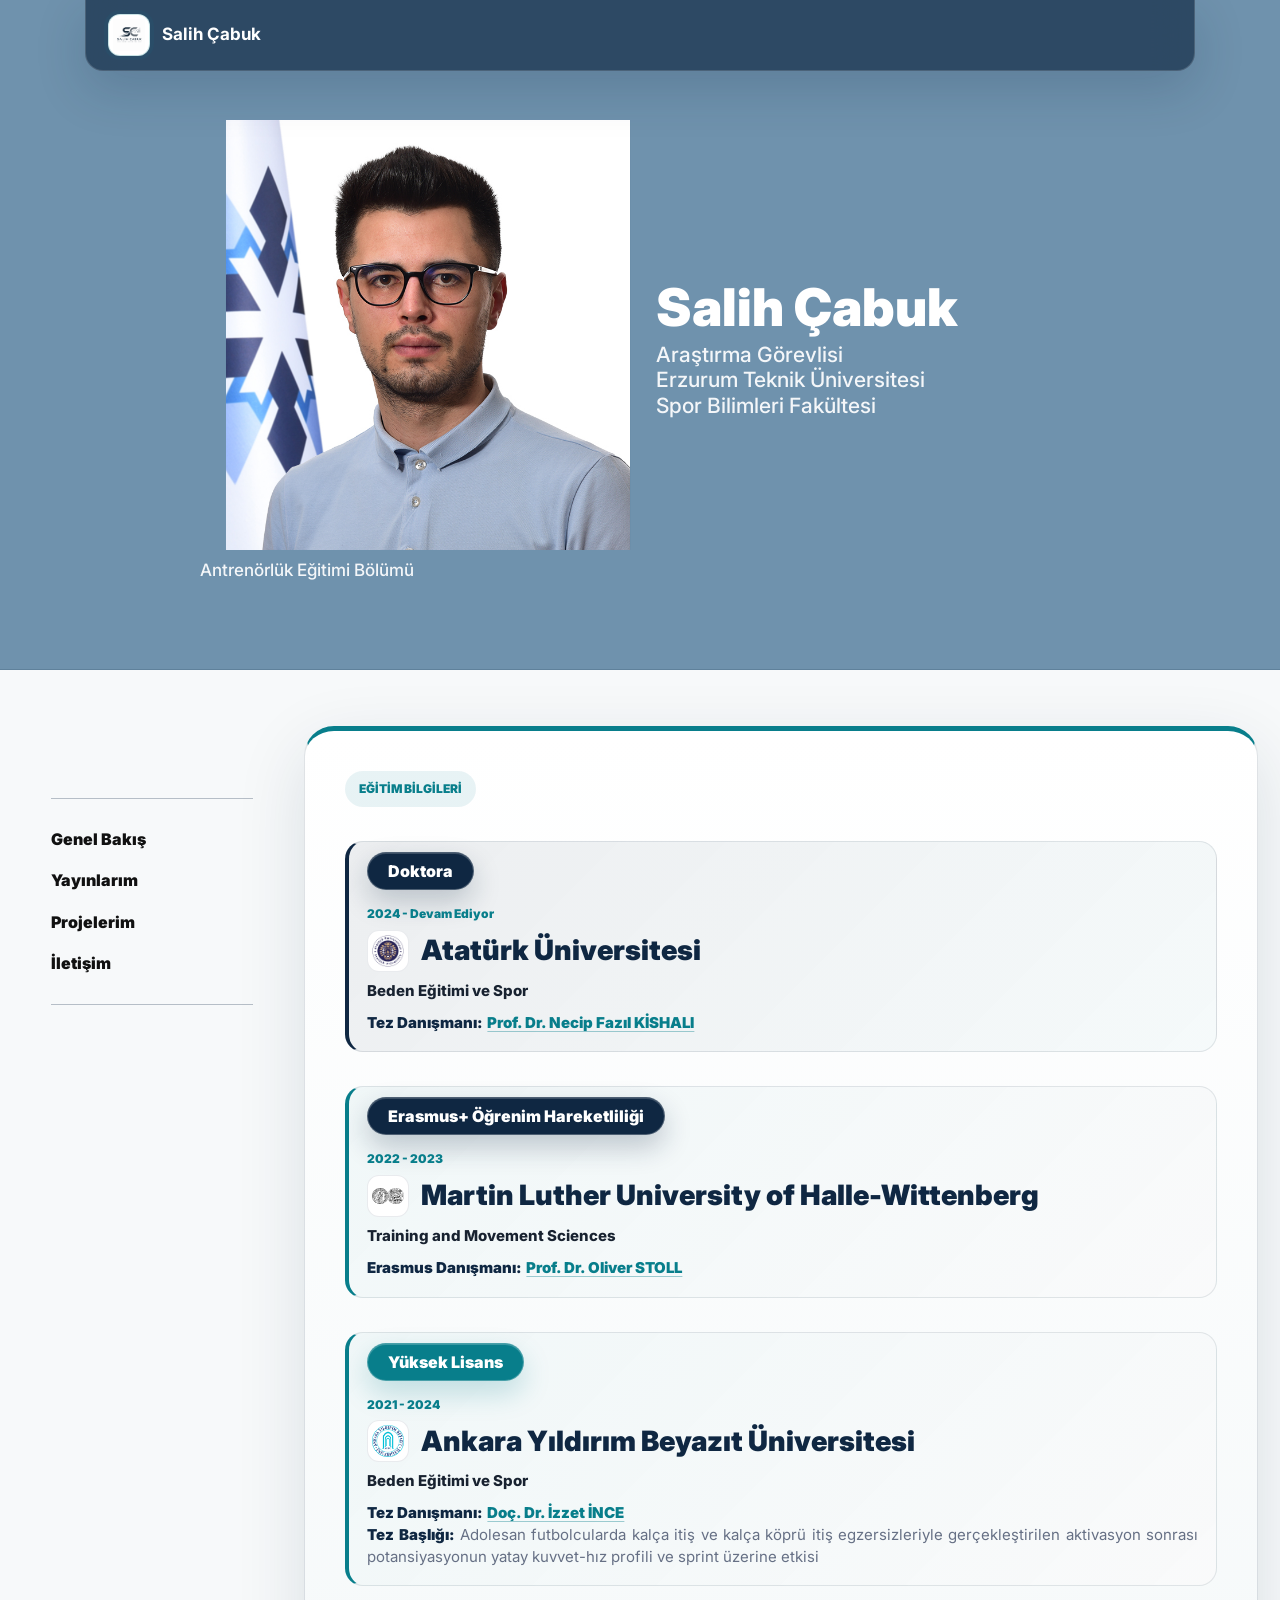
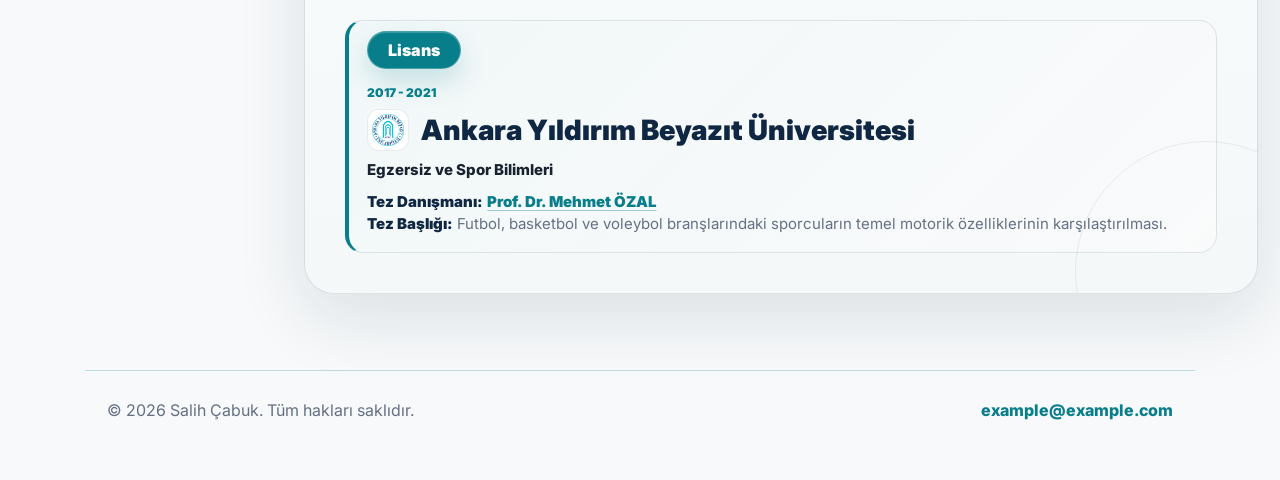
==== index.html @ 7ca4a177 "Add files via upload" ====
<!doctype html>
<html lang="tr">
  <head>
    <meta charset="utf-8" />
    <meta name="viewport" content="width=device-width, initial-scale=1" />
    <title>Salih Çabuk | Akademik Web Sitesi</title>
    <meta
      name="description"
      content="Salih Çabuk'un akademik çalışmaları, yayınları, araştırma alanları ve spor bilimleri kaynakları."
    />
    <link rel="preconnect" href="https://fonts.googleapis.com" />
    <link rel="preconnect" href="https://fonts.gstatic.com" crossorigin />
    <link
      href="https://fonts.googleapis.com/css2?family=Inter:wght@400;500;600;700;800&family=Source+Serif+4:wght@600;700&display=swap"
      rel="stylesheet"
    />
    <link rel="stylesheet" href="styles.css" />
  </head>
  <body class="home-page">
    <header class="site-header">
      <a class="brand" href="index.html">
        <span class="brand-photo">
          <img src="logo.png" alt="Salih Çabuk logo" />
        </span>
        <span>
          <strong>Salih Çabuk</strong>
        </span>
      </a>
    </header>

    <main>
      <section class="media-hero" aria-label="Salih Çabuk profil tanıtımı">
        <div class="media-hero-content">
          <figure class="media-photo-block">
            <img class="media-portrait" src="profile.jpg" alt="Salih Çabuk portre fotoğrafı" />
            <figcaption>Antrenörlük Eğitimi Bölümü</figcaption>
          </figure>
          <div class="media-identity">
            <h1>Salih Çabuk</h1>
            <p>Araştırma Görevlisi</p>
            <p>Erzurum Teknik Üniversitesi</p>
            <p>Spor Bilimleri Fakültesi</p>
          </div>
        </div>
      </section>

      <section class="hero education-section">
        <nav class="section-menu" aria-label="Bölüm menüsü">
          <a href="index.html">Genel Bakış</a>
          <a href="publications.html">Yayınlarım</a>
          <a href="research.html">Projelerim</a>
          <a href="mailto:example@example.com">İletişim</a>
        </nav>
        <div class="hero-copy">
          <p class="eyebrow">Eğitim Bilgileri</p>
          <div class="education-list">
            <article class="degree-entry degree-entry-doctorate">
              <em class="degree-badge doctorate-badge">Doktora</em>
              <span>2024 - Devam Ediyor</span>
              <h2>
                <img src="Ataturkuni_logo.png" alt="Atatürk Üniversitesi logosu" />
                Atatürk Üniversitesi
              </h2>
              <p>Beden Eğitimi ve Spor</p>
              <div class="education-note advisor-note">
                <strong>Tez Danışmanı:</strong> <a href="https://avesis.atauni.edu.tr/necip.kishali" target="_blank" rel="noopener">Prof. Dr. Necip Fazıl KİSHALI</a>
              </div>
            </article>
            <article class="degree-entry degree-entry-master">
              <em class="degree-badge erasmus-badge">Erasmus+ Öğrenim Hareketliliği</em>
              <span>2022 - 2023</span>
              <h2>
                <img src="Double_seal_University_of_Halle-Wittenberg.svg" alt="Martin Luther University of Halle-Wittenberg logosu" />
                Martin Luther University of Halle-Wittenberg
              </h2>
              <p>Training and Movement Sciences</p>
              <div class="education-note advisor-note">
                <strong>Erasmus Danışmanı:</strong> <a href="https://www.sport.uni-halle.de/arbeitsbereiche/sportpsychologie/" target="_blank" rel="noopener">Prof. Dr. Oliver STOLL</a>
              </div>
            </article>
            <article class="degree-entry degree-entry-master">
              <em class="degree-badge">Yüksek Lisans</em>
              <span>2021 - 2024</span>
              <h2>
                <img src="Ankara_Yıldırım_Beyazıt_University_logo.svg.png" alt="Ankara Yıldırım Beyazıt Üniversitesi logosu" />
                Ankara Yıldırım Beyazıt Üniversitesi
              </h2>
              <p>Beden Eğitimi ve Spor</p>
              <div class="education-note advisor-note">
                <strong>Tez Danışmanı:</strong> <a href="https://avesis.aybu.edu.tr/iince" target="_blank" rel="noopener">Doç. Dr. İzzet İNCE</a><br />
                <strong>Tez Başlığı:</strong> Adolesan futbolcularda kalça itiş ve kalça köprü itiş egzersizleriyle gerçekleştirilen aktivasyon sonrası potansiyasyonun yatay kuvvet-hız profili ve sprint üzerine etkisi
              </div>
            </article>
            <article class="degree-entry">
              <em class="degree-badge">Lisans</em>
              <span>2017 - 2021</span>
              <h2>
                <img src="Ankara_Yıldırım_Beyazıt_University_logo.svg.png" alt="Ankara Yıldırım Beyazıt Üniversitesi logosu" />
                Ankara Yıldırım Beyazıt Üniversitesi
              </h2>
              <p>Egzersiz ve Spor Bilimleri</p>
              <div class="education-note advisor-note">
                <strong>Tez Danışmanı:</strong> <a href="https://avesis.aybu.edu.tr/mozal" target="_blank" rel="noopener">Prof. Dr. Mehmet ÖZAL</a><br />
                <strong>Tez Başlığı:</strong> Futbol, basketbol ve voleybol branşlarındaki sporcuların temel motorik özelliklerinin karşılaştırılması.
              </div>
            </article>
          </div>
        </div>
      </section>

    </main>

    <footer class="site-footer">
      <p>© <span id="year"></span> Salih Çabuk. Tüm hakları saklıdır.</p>
      <a href="mailto:example@example.com">example@example.com</a>
    </footer>

    <script src="script.js"></script>
  </body>
</html>
---- styles.css ----
:root {
  --bg: #f7f9fa;
  --bg-soft: #eef4f5;
  --panel: #ffffff;
  --panel-strong: #eef7f8;
  --line: rgba(15, 39, 66, 0.13);
  --text: #182230;
  --muted: #667085;
  --navy: #0f2742;
  --teal: #087e8b;
  --teal-soft: #087e8b;
  --green: #34a853;
  --gold: #d9a441;
  --shadow: 0 22px 70px rgba(15, 39, 66, 0.12);
  --max: 1110px;
}

* {
  box-sizing: border-box;
}

body {
  margin: 0;
  padding-top: 76px;
  background:
    linear-gradient(180deg, rgba(15, 39, 66, 0.045), transparent 380px),
    var(--bg);
  color: var(--text);
  font-family: Inter, system-ui, -apple-system, BlinkMacSystemFont, "Segoe UI", sans-serif;
  line-height: 1.65;
}

img {
  max-width: 100%;
}

a {
  color: inherit;
  text-decoration: none;
}

.site-header {
  position: fixed;
  top: 0;
  left: 50%;
  transform: translateX(-50%);
  z-index: 30;
  display: flex;
  align-items: center;
  justify-content: space-between;
  gap: 22px;
  width: min(100%, var(--max));
  margin: 0 auto;
  padding: 14px 22px;
  background: rgba(255, 255, 255, 0.88);
  backdrop-filter: blur(18px);
  border-bottom: 1px solid var(--line);
  border-right: 1px solid rgba(15, 39, 66, 0.08);
  border-left: 1px solid rgba(15, 39, 66, 0.08);
  border-radius: 0 0 18px 18px;
}

.home-page {
  padding-top: 0;
}

.home-page .site-header {
  background: rgba(15, 39, 66, 0.68);
  border-color: rgba(255, 255, 255, 0.14);
  box-shadow: 0 18px 50px rgba(15, 39, 66, 0.18);
}

.home-page .brand strong {
  color: #ffffff;
}

.home-page .site-nav a {
  color: rgba(255, 255, 255, 0.82);
}

.home-page .site-nav a:hover {
  background: rgba(255, 255, 255, 0.12);
  color: #ffffff;
}

.home-page .menu-button {
  border-color: rgba(255, 255, 255, 0.24);
  background: rgba(255, 255, 255, 0.08);
}

.home-page .menu-button span {
  background: #ffffff;
}

.brand {
  display: inline-flex;
  align-items: center;
  gap: 12px;
  min-width: 0;
}

.brand-photo {
  display: block;
  width: 42px;
  height: 42px;
  overflow: hidden;
  padding: 4px;
  border: 1px solid rgba(8, 126, 139, 0.22);
  border-radius: 12px;
  background: #ffffff;
  box-shadow: 0 0 0 4px rgba(8, 126, 139, 0.08);
  flex: 0 0 auto;
  cursor: zoom-in;
}

.brand-photo img {
  width: 100%;
  height: 100%;
  object-fit: contain;
}

.logo-lightbox {
  position: fixed;
  inset: 0;
  z-index: 100;
  display: none;
  place-items: center;
  padding: 28px;
  background: rgba(2, 8, 9, 0.82);
  backdrop-filter: blur(12px);
}

.logo-lightbox.is-open {
  display: grid;
}

.logo-lightbox img {
  width: min(86vw, 620px);
  max-height: 78vh;
  padding: clamp(16px, 4vw, 34px);
  border: 1px solid rgba(255, 255, 255, 0.24);
  border-radius: 26px;
  background: #ffffff;
  box-shadow: 0 34px 120px rgba(0, 0, 0, 0.55);
  object-fit: contain;
}

.logo-lightbox-close {
  position: fixed;
  top: 24px;
  right: 24px;
  display: grid;
  place-items: center;
  width: 44px;
  height: 44px;
  border: 1px solid rgba(255, 255, 255, 0.22);
  border-radius: 50%;
  background: rgba(255, 255, 255, 0.12);
  color: #ffffff;
  cursor: pointer;
  font-size: 16px;
  font-weight: 900;
}

.logo-lightbox-close:hover {
  background: rgba(255, 255, 255, 0.2);
}

.brand strong,
.brand small {
  display: block;
}

.brand strong {
  color: var(--navy);
  font-size: 17px;
  line-height: 1.15;
}

.brand small {
  display: none;
}

.site-nav {
  display: flex;
  align-items: center;
  gap: 8px;
}

.site-nav a {
  padding: 9px 11px;
  border-radius: 10px;
  color: var(--muted);
  font-size: 14px;
  font-weight: 800;
}

.site-nav a:hover {
  background: var(--panel-strong);
  color: var(--navy);
}

.menu-button {
  display: none;
  width: 44px;
  height: 44px;
  border: 1px solid var(--line);
  border-radius: 8px;
  background: var(--panel);
}

.menu-button span {
  display: block;
  width: 18px;
  height: 2px;
  margin: 4px auto;
  background: var(--navy);
}

.media-hero {
  position: relative;
  isolation: isolate;
  min-height: 560px;
  overflow: hidden;
  background: #6f92ad;
  border-bottom: 1px solid rgba(15, 39, 66, 0.16);
}

.media-hero::before {
  display: none;
}

.media-hero::after {
  display: none;
}

.media-hero-content {
  display: flex;
  align-items: center;
  justify-content: flex-start;
  gap: 26px;
  width: min(100%, var(--max));
  min-height: inherit;
  margin: 0 auto;
  padding: 120px 22px 88px;
  padding-left: clamp(70px, 9vw, 128px);
}

.media-photo-block {
  display: grid;
  gap: 10px;
  width: clamp(360px, 34vw, 430px);
  flex: 0 0 clamp(360px, 34vw, 430px);
  margin: 0;
}

.media-portrait {
  display: block;
  width: 100%;
  aspect-ratio: 1 / 1;
  object-fit: cover;
  object-position: 62% top;
  border: 0;
  border-radius: 0;
  background: transparent;
  box-shadow: 0 24px 56px rgba(15, 39, 66, 0.24);
  clip-path: inset(0 0 0 6%);
}

.media-photo-block figcaption {
  color: rgba(255, 255, 255, 0.92);
  font-size: 17px;
  font-weight: 500;
  line-height: 1.25;
}

.media-identity {
  width: min(44vw, 520px);
  margin: 0;
  padding: 0;
  color: #ffffff;
  text-align: left;
  align-self: stretch;
  display: flex;
  flex-direction: column;
  justify-content: center;
}

.media-identity h1 {
  max-width: none;
  margin: 0 0 8px;
  color: #ffffff;
  font-family: Inter, system-ui, sans-serif;
  font-size: clamp(34px, 4.2vw, 52px);
  font-weight: 900;
  line-height: 0.98;
}

.media-identity p {
  margin: 0;
  color: rgba(255, 255, 255, 0.92);
  font-size: clamp(17px, 1.65vw, 21px);
  font-weight: 500;
  line-height: 1.22;
}

.hero {
  display: grid;
  grid-template-columns: 1fr;
  gap: 24px;
  align-items: start;
  justify-items: center;
  width: min(100%, var(--max));
  margin: 0 auto;
  padding: 34px 0 76px;
}

.education-section {
  width: 100%;
  max-width: none;
  grid-template-columns: clamp(46px, 4vw, 72px) 202px clamp(28px, 4vw, 52px) minmax(0, 1110px) minmax(22px, 1fr);
  align-items: start;
  justify-items: stretch;
  gap: 0;
  padding-top: 56px;
  padding-right: 0;
  padding-left: 0;
}

.hero-copy {
  grid-column: 4;
  width: 100%;
  position: relative;
  overflow: hidden;
  padding: clamp(26px, 4vw, 40px);
  border: 1px solid var(--line);
  border-top: 5px solid var(--teal);
  border-radius: 30px;
  background:
    linear-gradient(180deg, #ffffff 0%, #f4f8f9 100%);
  box-shadow: var(--shadow);
}

.hero-copy::after {
  content: "";
  position: absolute;
  right: -80px;
  bottom: -110px;
  width: 260px;
  height: 260px;
  border: 1px solid rgba(15, 39, 66, 0.08);
  border-radius: 50%;
}

.section-menu {
  grid-column: 2;
  display: grid;
  gap: 8px;
  width: 100%;
  margin-top: 72px;
  padding: 24px 0;
  border-top: 1px solid rgba(15, 39, 66, 0.28);
  border-right: 0;
  border-bottom: 1px solid rgba(15, 39, 66, 0.28);
  background: transparent;
  justify-self: start;
}

.section-menu a {
  display: block;
  padding: 7px 0;
  color: #111111;
  font-size: 16px;
  font-weight: 950;
  line-height: 1.2;
}

.section-menu a:hover {
  color: #000000;
}

.hero-avatar {
  width: 76px;
  height: 76px;
  margin-bottom: 18px;
  border: 2px solid rgba(8, 126, 139, 0.65);
  border-radius: 50%;
  object-fit: cover;
  object-position: center top;
  box-shadow: 0 0 0 6px rgba(8, 126, 139, 0.08);
}

.education-list {
  display: grid;
  gap: 18px;
}

.education-list article {
  padding: 0;
  border: 0;
  border-radius: 0;
  background: transparent;
}

.education-list .degree-entry {
  position: relative;
  margin-top: 16px;
  padding: 16px 18px 18px;
  border: 1px solid rgba(15, 39, 66, 0.1);
  border-left: 4px solid var(--teal);
  border-radius: 18px;
  background:
    linear-gradient(135deg, rgba(8, 126, 139, 0.055), rgba(15, 39, 66, 0.025)),
    #ffffff;
}

.education-list .degree-entry-master {
  border-left-color: var(--teal);
  background:
    linear-gradient(135deg, rgba(8, 126, 139, 0.06), rgba(15, 39, 66, 0.025)),
    #ffffff;
}

.education-list .degree-entry-doctorate {
  border-left-color: var(--navy);
  background:
    linear-gradient(135deg, rgba(15, 39, 66, 0.08), rgba(8, 126, 139, 0.04)),
    #ffffff;
}

.degree-entry-master .degree-badge {
  background: var(--teal);
  box-shadow:
    0 12px 28px rgba(8, 126, 139, 0.22),
    inset 0 1px 0 rgba(255, 255, 255, 0.2);
}

.degree-entry-master .erasmus-badge {
  background: #0f2742 !important;
  box-shadow:
    0 12px 28px rgba(15, 39, 66, 0.24),
    inset 0 1px 0 rgba(255, 255, 255, 0.18) !important;
}

.degree-entry-doctorate .doctorate-badge {
  background: var(--navy) !important;
  box-shadow:
    0 12px 28px rgba(15, 39, 66, 0.22),
    inset 0 1px 0 rgba(255, 255, 255, 0.18) !important;
}

.education-list span {
  display: flex;
  align-items: center;
  gap: 10px;
  flex-wrap: wrap;
  margin-bottom: 6px;
  color: var(--teal);
  font-size: 12px;
  font-weight: 900;
}

.degree-badge {
  display: inline-flex;
  align-items: center;
  justify-content: center;
  min-height: 38px;
  width: max-content;
  margin-top: -38px;
  margin-bottom: 14px;
  padding: 0 20px;
  border-radius: 999px;
  border: 1px solid rgba(255, 255, 255, 0.26);
  background: var(--teal);
  color: #ffffff;
  box-shadow:
    0 12px 28px rgba(8, 126, 139, 0.2),
    inset 0 1px 0 rgba(255, 255, 255, 0.2);
  font-style: normal;
  font-size: 16px;
  font-weight: 900;
  line-height: 1;
}

.education-list h2 {
  display: flex;
  align-items: center;
  gap: 12px;
  margin-bottom: 7px;
  color: var(--navy);
  font-family: Inter, system-ui, sans-serif;
  font-size: clamp(20px, 2.4vw, 28px);
  font-weight: 900;
  line-height: 1.12;
}

.education-list h2 img {
  width: 42px;
  height: 42px;
  padding: 4px;
  border-radius: 12px;
  border: 1px solid rgba(15, 39, 66, 0.09);
  background: #ffffff;
  object-fit: contain;
  flex: 0 0 auto;
}

.education-list p {
  margin-bottom: 7px;
  color: var(--text);
  font-size: 15px;
  font-weight: 800;
}

.education-note {
  display: block;
  margin-top: 8px;
  color: var(--muted);
  font-size: 13px;
  line-height: 1.45;
  text-align: justify;
}

.education-note a {
  color: var(--teal);
  font-weight: 900;
  text-decoration: underline;
  text-decoration-color: rgba(8, 126, 139, 0.38);
  text-underline-offset: 3px;
}

.education-note strong {
  color: var(--navy);
  font-weight: 900;
}

.advisor-note {
  font-size: 15px;
}

.eyebrow,
.section-kicker {
  display: inline-flex;
  align-items: center;
  gap: 8px;
  margin: 0 0 18px;
  padding: 8px 14px;
  border-radius: 999px;
  background: rgba(8, 126, 139, 0.09);
  color: var(--teal);
  font-size: 12px;
  font-weight: 900;
  letter-spacing: 0;
  text-transform: uppercase;
}

h1,
h2,
h3,
p,
figure {
  margin-top: 0;
}

h1,
h2 {
  font-family: "Source Serif 4", Georgia, serif;
  line-height: 1.04;
  letter-spacing: 0;
}

h1 {
  margin-bottom: 16px;
  color: var(--navy);
  font-size: clamp(44px, 7vw, 78px);
}

h2 {
  margin-bottom: 16px;
  color: var(--navy);
  font-size: clamp(30px, 4vw, 52px);
}

.title-line {
  max-width: 720px;
  margin-bottom: 18px;
  color: var(--teal);
  font-size: clamp(19px, 2.3vw, 28px);
  font-weight: 900;
  line-height: 1.28;
}

.lead,
.prose p,
.quick-links small,
.quick-links p,
.card p,
.page-hero p,
.about-hero p,
.portrait figcaption span {
  color: var(--muted);
}

.hero-copy .lead {
  color: var(--muted);
}

.lead {
  max-width: 650px;
  margin-bottom: 28px;
  font-size: 18px;
}

.hero-actions {
  display: flex;
  flex-wrap: wrap;
  gap: 12px;
}

.button {
  display: inline-flex;
  align-items: center;
  justify-content: center;
  min-height: 48px;
  padding: 0 18px;
  border-radius: 12px;
  font-weight: 900;
}

.button.primary {
  background: var(--navy);
  color: #ffffff;
  box-shadow: 0 12px 26px rgba(15, 39, 66, 0.18);
}

.button.secondary {
  border: 1px solid rgba(8, 126, 139, 0.26);
  background: #ffffff;
  color: var(--teal);
}

.portrait,
.hero-info,
.profile-card {
  width: min(100%, 260px);
  justify-self: center;
}

.profile-card {
  display: grid;
  justify-items: center;
  text-align: center;
  margin: 0;
  margin-top: 0;
  padding: 10px;
  border: 1px solid var(--line);
  border-radius: 24px;
  background: #ffffff;
  box-shadow: var(--shadow);
}

.profile-card img {
  display: block;
  width: 100%;
  height: 255px;
  border-radius: 18px;
  object-fit: cover;
  object-position: center top;
  background: var(--bg-soft);
}

.profile-card figcaption {
  display: grid;
  gap: 2px;
  padding: 13px 4px 12px;
}

.profile-card strong {
  color: var(--navy);
  font-size: 17px;
  line-height: 1.35;
}

.profile-card span,
.affiliation-card span {
  color: var(--muted);
  font-size: 13px;
  font-weight: 700;
}

.affiliation-card {
  display: grid;
  gap: 3px;
  width: 100%;
  padding: 14px;
  border: 1px solid rgba(8, 126, 139, 0.18);
  border-radius: 16px;
  background: rgba(8, 126, 139, 0.07);
}

.affiliation-card strong {
  color: var(--teal);
  font-size: 14px;
}

.hero-info {
  display: grid;
  gap: 8px;
  padding: 24px;
  border: 1px solid var(--line);
  border-radius: 24px;
  background: #ffffff;
  box-shadow: var(--shadow);
}

.hero-info span {
  color: var(--teal);
  font-size: 13px;
  font-weight: 900;
}

.hero-info strong {
  color: var(--text);
  font-size: 22px;
  line-height: 1.2;
}

.hero-info p {
  margin-bottom: 0;
  color: var(--muted);
}

.portrait {
  margin: 0;
  padding: 12px;
  border: 1px solid var(--line);
  border-radius: 26px;
  background: #ffffff;
  box-shadow: var(--shadow);
}

.portrait img {
  display: block;
  width: 100%;
  height: 300px;
  object-fit: cover;
  object-position: center top;
  border-radius: 20px;
  background: var(--bg-soft);
}

.portrait figcaption {
  display: grid;
  gap: 2px;
  padding: 16px 6px 4px;
}

.portrait figcaption strong {
  color: var(--text);
}

.quick-links {
  display: grid;
  grid-template-columns: repeat(4, 1fr);
  gap: 12px;
  width: min(100%, var(--max));
  margin: 0 auto;
  padding: 26px 22px 18px;
}

.quick-links a,
.card,
.list-panel,
.section {
  border: 1px solid var(--line);
  border-radius: 22px;
  background: #ffffff;
  box-shadow: var(--shadow);
}

.quick-links a {
  display: grid;
  gap: 9px;
  min-height: 154px;
  padding: 20px;
  transition: border-color 160ms ease, transform 160ms ease, background 160ms ease;
}

.quick-links a:hover,
.card:hover {
  border-color: rgba(8, 126, 139, 0.34);
  background: rgba(8, 126, 139, 0.06);
  transform: translateY(-2px);
}

.quick-links span,
.card span {
  color: var(--teal);
  font-size: 13px;
  font-weight: 900;
}

.quick-links strong {
  color: var(--text);
  font-size: 21px;
}

.quick-links p {
  margin-bottom: 0;
  font-size: 14px;
  line-height: 1.45;
}

.section {
  width: min(calc(100% - 44px), var(--max));
  margin: 44px auto 72px;
  padding: clamp(28px, 4vw, 42px);
}

.two-column {
  display: grid;
  grid-template-columns: 0.9fr 1.1fr;
  gap: 44px;
}

.compact {
  margin-top: 0;
}

.page {
  width: min(100%, var(--max));
  margin: 0 auto;
  padding: 34px 22px 76px;
}

.page-hero,
.about-hero {
  margin-bottom: 24px;
  padding: clamp(30px, 5vw, 50px);
  border: 1px solid var(--line);
  border-top: 5px solid var(--teal);
  border-radius: 30px;
  background: #ffffff;
  box-shadow: var(--shadow);
}

.publications-page {
  max-width: 1180px;
}

.publications-hero {
  margin-bottom: 28px;
  padding: 40px 24px 34px;
  text-align: center;
  border-bottom: 1px solid rgba(8, 126, 139, 0.24);
}

.publications-hero h1 {
  color: var(--teal);
  font-family: Inter, system-ui, sans-serif;
  font-size: clamp(44px, 7vw, 70px);
  font-weight: 900;
  line-height: 1.05;
}

.publications-hero p {
  margin-bottom: 0;
  color: var(--muted);
  font-size: 20px;
  font-weight: 800;
}

.publication-stats {
  display: grid;
  grid-template-columns: repeat(3, 1fr);
  gap: 22px;
  margin: 48px 0 40px;
  padding: 20px;
  border-left: 4px solid var(--teal);
  border-radius: 8px;
  background: rgba(8, 126, 139, 0.06);
}

.publication-stats article {
  display: grid;
  grid-template-columns: 72px 1fr;
  grid-template-rows: auto auto;
  column-gap: 18px;
  align-items: center;
  min-height: 118px;
  padding: 22px 24px;
  border: 1px solid var(--line);
  border-radius: 16px;
  background: #ffffff;
  box-shadow: 0 14px 36px rgba(15, 39, 66, 0.09);
}

.stat-icon {
  display: grid;
  grid-row: 1 / 3;
  place-items: center;
  width: 70px;
  height: 70px;
  border-radius: 16px;
  background: linear-gradient(135deg, var(--teal), var(--navy));
  color: #ffffff;
  font-weight: 900;
}

.publication-stats strong {
  color: var(--navy);
  font-size: 36px;
  line-height: 1;
}

.publication-stats small {
  color: var(--muted);
  font-size: 15px;
  font-weight: 700;
}

.tabs {
  display: flex;
  flex-wrap: wrap;
  justify-content: center;
  gap: 10px;
  margin: 0 0 54px;
}

.tabs a {
  padding: 10px 15px;
  border: 1px solid var(--line);
  border-radius: 999px;
  background: #ffffff;
  color: var(--navy);
  font-weight: 900;
}

.tabs a:hover {
  border-color: rgba(8, 126, 139, 0.34);
  background: rgba(8, 126, 139, 0.08);
}

.publication-section {
  margin: 0 0 70px;
  scroll-margin-top: 100px;
}

.page-hero,
.about-hero,
.publications-hero {
  scroll-margin-top: 100px;
}

.publication-section h2 {
  max-width: 820px;
  margin: 0 auto 28px;
  padding-bottom: 24px;
  text-align: center;
  border-bottom: 1px solid rgba(8, 126, 139, 0.24);
  font-family: Inter, system-ui, sans-serif;
  font-size: clamp(28px, 4vw, 40px);
  font-weight: 900;
  color: var(--navy);
}

.section-label {
  display: inline-flex;
  align-items: center;
  justify-content: center;
  min-width: 56px;
  min-height: 38px;
  margin: 0 0 18px;
  padding: 0 14px;
  border-radius: 999px;
  background: var(--navy);
  color: #ffffff;
  font-weight: 900;
}

.publication-list {
  display: grid;
  gap: 16px;
}

.publication-card {
  padding: 24px 26px;
  border: 1px solid rgba(15, 39, 66, 0.11);
  border-left: 4px solid var(--teal);
  border-radius: 16px;
  background: #ffffff;
  box-shadow: 0 14px 38px rgba(15, 39, 66, 0.08);
}

.publication-card h3 {
  margin-bottom: 10px;
  color: var(--navy);
  font-size: 18px;
  line-height: 1.45;
}

.publication-card p {
  margin-bottom: 8px;
  color: var(--text);
}

.publication-card .pub-meta {
  display: block;
  margin-bottom: 14px;
  color: var(--muted);
  font-size: 14px;
  font-style: italic;
  font-weight: 700;
  text-transform: uppercase;
}

.publication-card span {
  display: inline-flex;
  padding: 7px 12px;
  border: 1px solid rgba(8, 126, 139, 0.22);
  border-radius: 999px;
  background: rgba(8, 126, 139, 0.08);
  color: var(--teal);
  font-size: 13px;
  font-weight: 900;
}

.page-hero {
  max-width: none;
}

.page-hero h1,
.about-hero h1 {
  font-size: clamp(44px, 7vw, 82px);
}

.page-hero p,
.about-hero p {
  max-width: 760px;
  color: var(--muted);
  font-size: 19px;
}

.about-hero {
  display: grid;
  justify-items: center;
  text-align: center;
}

.about-hero img {
  width: 104px;
  height: 104px;
  margin-bottom: 18px;
  border: 3px solid rgba(8, 126, 139, 0.62);
  border-radius: 50%;
  object-fit: cover;
  object-position: center top;
  box-shadow: 0 0 0 7px rgba(8, 126, 139, 0.1);
}

.about-hero p {
  margin-right: auto;
  margin-left: auto;
}

.card-grid {
  display: grid;
  grid-template-columns: repeat(3, 1fr);
  gap: 16px;
}

.card {
  min-height: 250px;
  padding: 26px;
  transition: border-color 160ms ease, transform 160ms ease, background 160ms ease;
}

.card h2 {
  margin-top: 62px;
  font-family: Inter, sans-serif;
  font-size: 24px;
  line-height: 1.2;
}

.list-panel {
  display: grid;
  overflow: hidden;
}

.list-panel a {
  display: flex;
  align-items: center;
  justify-content: space-between;
  gap: 18px;
  padding: 22px 26px;
  border-bottom: 1px solid var(--line);
  color: var(--text);
  font-weight: 900;
}

.list-panel a:last-child {
  border-bottom: 0;
}

.list-panel span {
  color: var(--muted);
  font-weight: 600;
}

.site-footer {
  display: flex;
  justify-content: space-between;
  gap: 18px;
  width: min(100%, var(--max));
  margin: 0 auto;
  padding: 26px 22px 40px;
  color: var(--muted);
  border-top: 1px solid rgba(8, 126, 139, 0.24);
}

.site-footer a {
  color: var(--teal);
  font-weight: 800;
}

@media (max-width: 900px) {
  .menu-button {
    display: block;
  }

  .site-nav {
    position: absolute;
    top: 82px;
    right: 22px;
    left: 22px;
    display: none;
    padding: 12px;
    border: 1px solid var(--line);
    border-radius: 18px;
    background: rgba(255, 255, 255, 0.97);
    box-shadow: var(--shadow);
  }

  .home-page .site-nav {
    border-color: rgba(255, 255, 255, 0.16);
    background: rgba(15, 39, 66, 0.96);
  }

  .site-nav.is-open {
    display: grid;
  }

  .hero,
  .two-column,
  .card-grid,
  .quick-links {
    grid-template-columns: 1fr;
  }

  .media-hero {
    min-height: 500px;
  }

  .media-hero-content {
    gap: 22px;
    padding-left: 40px;
  }

  .media-photo-block {
    width: 330px;
    flex-basis: 330px;
  }

  .media-identity {
    width: min(48vw, 430px);
  }

  .media-identity h1 {
    font-size: clamp(34px, 5.4vw, 48px);
  }

  .media-identity p {
    font-size: 17px;
  }

  .hero {
    min-height: auto;
    padding-top: 28px;
    padding-right: 22px;
    padding-left: 22px;
  }

  .education-section {
    grid-template-columns: 1fr;
    gap: 18px;
    width: min(100%, var(--max));
    padding-right: 22px;
    padding-left: 22px;
  }

  .section-menu {
    grid-column: auto;
    grid-template-columns: repeat(4, max-content);
    gap: 14px;
    padding: 14px 0;
    overflow-x: auto;
  }

  .hero-copy {
    grid-column: auto;
  }

  .portrait {
    width: min(100%, 240px);
  }

  .portrait img {
    height: 255px;
  }

  .hero-info {
    width: 100%;
    justify-self: stretch;
  }

  .profile-card {
    width: min(100%, 240px);
    margin-top: 0;
  }

  .profile-card img {
    height: 245px;
  }

  .publication-stats {
    grid-template-columns: 1fr;
    gap: 12px;
  }

  .hero-copy,
  .page-hero,
  .about-hero,
  .section {
    padding: 28px;
  }

  .site-footer {
    flex-direction: column;
  }
}

@media (max-width: 720px) {
  .media-hero {
    min-height: auto;
  }

  .media-hero-content {
    flex-direction: column;
    align-items: center;
    gap: 22px;
    padding: 92px 22px 58px;
  }

  .media-photo-block {
    width: min(100%, 300px);
    flex-basis: auto;
  }

  .media-identity {
    width: min(100%, 520px);
    text-align: center;
  }
}

@media (max-width: 520px) {
  .brand small {
    display: none;
  }

  h1 {
    font-size: clamp(38px, 13vw, 58px);
  }

  .media-hero-content {
    padding-right: 16px;
    padding-left: 16px;
  }

  .media-photo-block {
    width: min(100%, 250px);
  }

  .media-identity {
    text-align: center;
  }

  .media-identity h1 {
    font-size: clamp(34px, 11vw, 48px);
  }

  .media-identity p {
    font-size: 17px;
  }

  .title-line {
    font-size: 20px;
  }

  .hero,
  .page {
    padding-right: 16px;
    padding-left: 16px;
  }

  .hero-copy,
  .page-hero,
  .about-hero,
  .section {
    border-radius: 22px;
    padding: 24px;
  }

  .education-list h2 {
    gap: 10px;
    font-size: 21px;
  }

  .education-list h2 img {
    width: 34px;
    height: 34px;
    border-radius: 10px;
  }

  .portrait {
    width: min(100%, 210px);
  }

  .portrait img {
    height: 225px;
    border-radius: 16px;
  }

  .hero-avatar {
    width: 68px;
    height: 68px;
  }

  .about-hero img {
    width: 86px;
    height: 86px;
  }

  .profile-card {
    width: min(100%, 210px);
  }

  .profile-card img {
    height: 220px;
  }

  .publication-stats article {
    grid-template-columns: 58px 1fr;
    padding: 18px;
  }

  .stat-icon {
    width: 56px;
    height: 56px;
  }
}
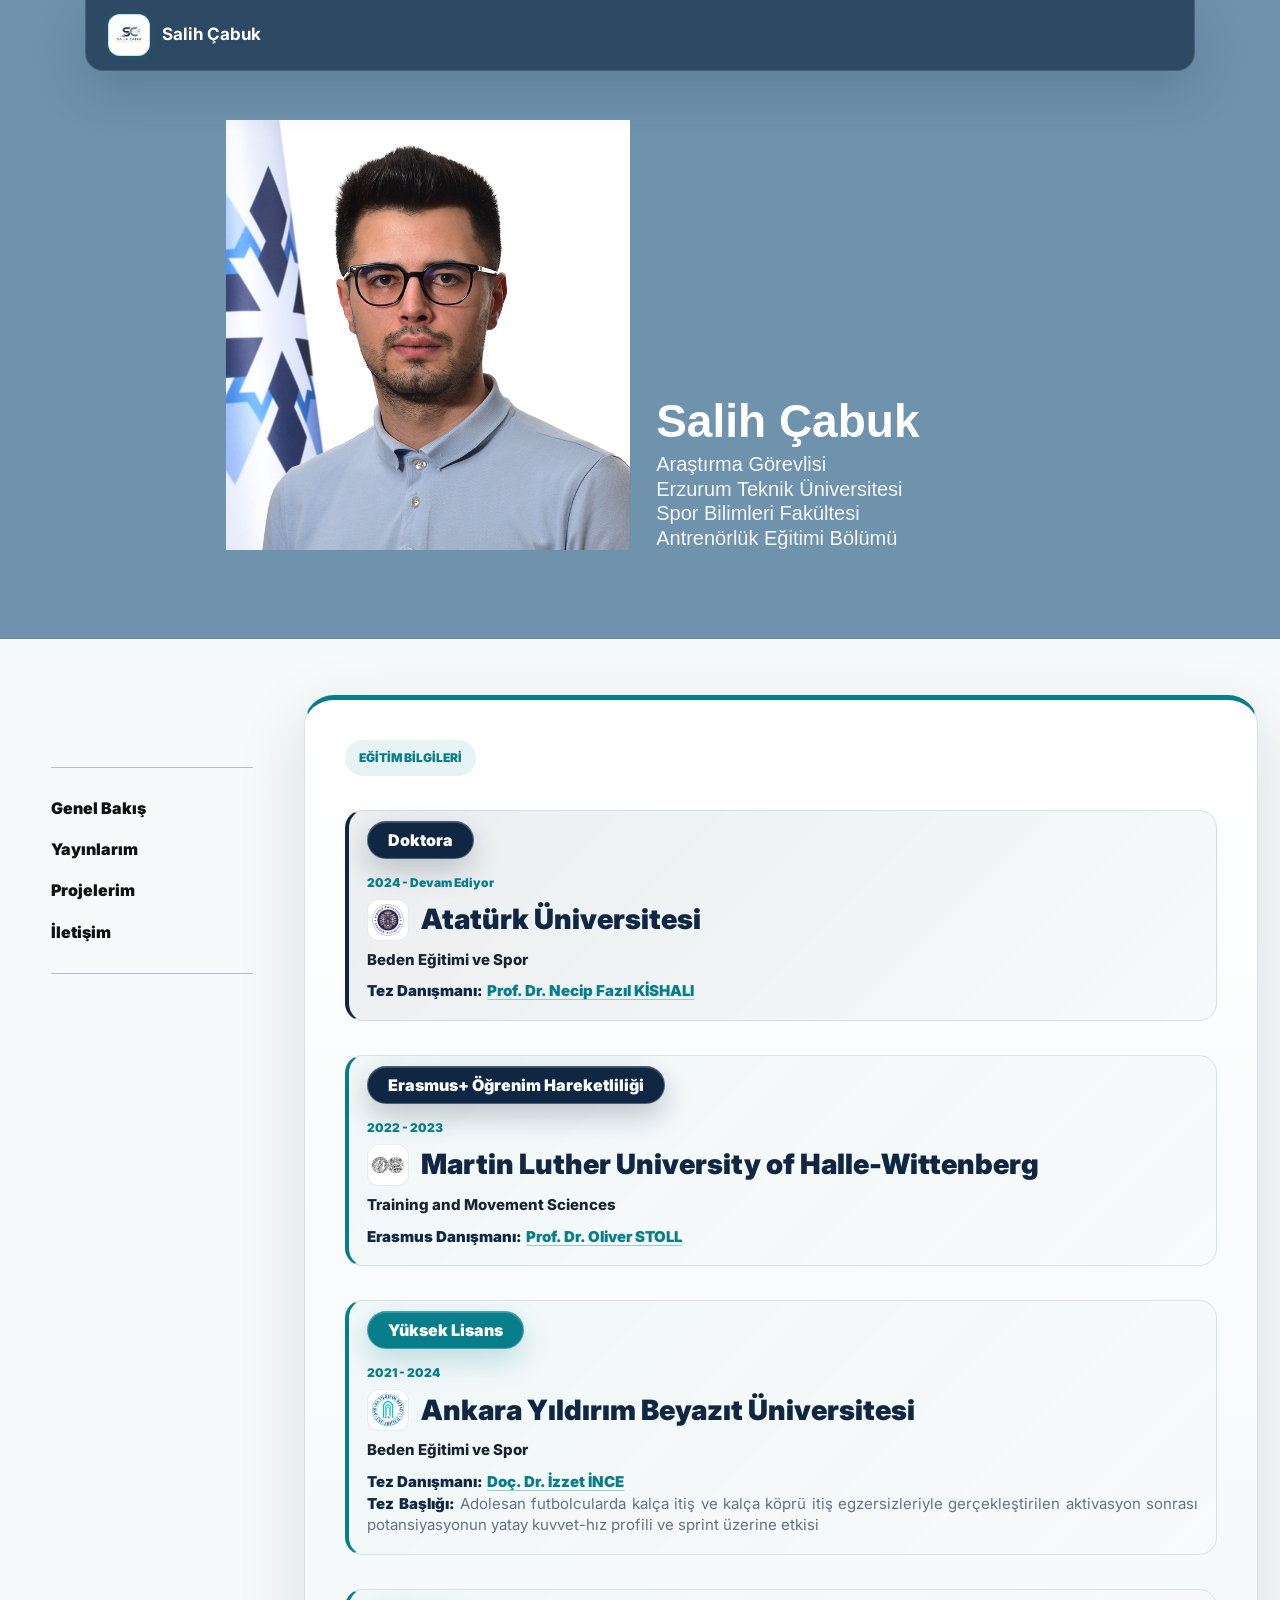
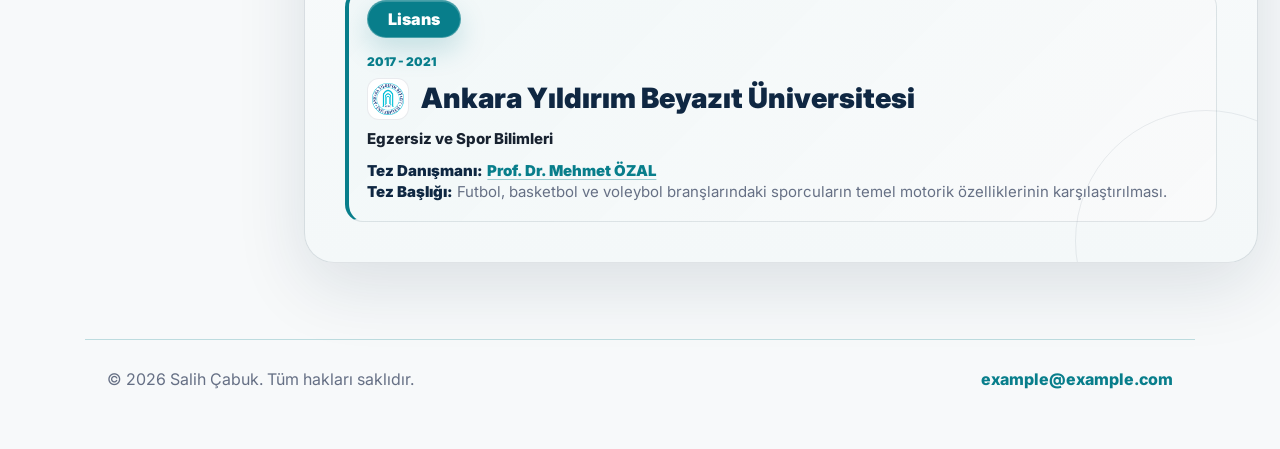
==== commit e052e3e1: "Add files via upload" ====
--- a/index.html
+++ b/index.html
@@ -33,13 +33,13 @@
         <div class="media-hero-content">
           <figure class="media-photo-block">
             <img class="media-portrait" src="profile.jpg" alt="Salih Çabuk portre fotoğrafı" />
-            <figcaption>Antrenörlük Eğitimi Bölümü</figcaption>
           </figure>
           <div class="media-identity">
             <h1>Salih Çabuk</h1>
             <p>Araştırma Görevlisi</p>
             <p>Erzurum Teknik Üniversitesi</p>
             <p>Spor Bilimleri Fakültesi</p>
+            <p>Antrenörlük Eğitimi Bölümü</p>
           </div>
         </div>
       </section>
--- a/styles.css
+++ b/styles.css
@@ -247,8 +247,6 @@
 }
 
 .media-photo-block {
-  display: grid;
-  gap: 10px;
   width: clamp(360px, 34vw, 430px);
   flex: 0 0 clamp(360px, 34vw, 430px);
   margin: 0;
@@ -267,40 +265,34 @@
   clip-path: inset(0 0 0 6%);
 }
 
-.media-photo-block figcaption {
-  color: rgba(255, 255, 255, 0.92);
-  font-size: 17px;
-  font-weight: 500;
-  line-height: 1.25;
-}
-
 .media-identity {
   width: min(44vw, 520px);
+  min-height: clamp(360px, 34vw, 430px);
   margin: 0;
   padding: 0;
   color: #ffffff;
   text-align: left;
-  align-self: stretch;
   display: flex;
   flex-direction: column;
-  justify-content: center;
+  justify-content: flex-end;
 }
 
 .media-identity h1 {
   max-width: none;
   margin: 0 0 8px;
   color: #ffffff;
-  font-family: Inter, system-ui, sans-serif;
-  font-size: clamp(34px, 4.2vw, 52px);
-  font-weight: 900;
+  font-family: "Helvetica Neue", Helvetica, Arial, sans-serif;
+  font-size: clamp(44px, 4vw, 46px);
+  font-weight: 700;
   line-height: 0.98;
 }
 
 .media-identity p {
   margin: 0;
   color: rgba(255, 255, 255, 0.92);
-  font-size: clamp(17px, 1.65vw, 21px);
-  font-weight: 500;
+  font-family: "Helvetica Neue", Helvetica, Arial, sans-serif;
+  font-size: 20px;
+  font-weight: 400;
   line-height: 1.22;
 }
 
@@ -1173,14 +1165,15 @@
 
   .media-identity {
     width: min(48vw, 430px);
+    min-height: 330px;
   }
 
   .media-identity h1 {
-    font-size: clamp(34px, 5.4vw, 48px);
+    font-size: clamp(40px, 5.2vw, 46px);
   }
 
   .media-identity p {
-    font-size: 17px;
+    font-size: 20px;
   }
 
   .hero {
@@ -1268,6 +1261,7 @@
 
   .media-identity {
     width: min(100%, 520px);
+    min-height: auto;
     text-align: center;
   }
 }
@@ -1295,11 +1289,11 @@
   }
 
   .media-identity h1 {
-    font-size: clamp(34px, 11vw, 48px);
+    font-size: clamp(36px, 10vw, 44px);
   }
 
   .media-identity p {
-    font-size: 17px;
+    font-size: 18px;
   }
 
   .title-line {
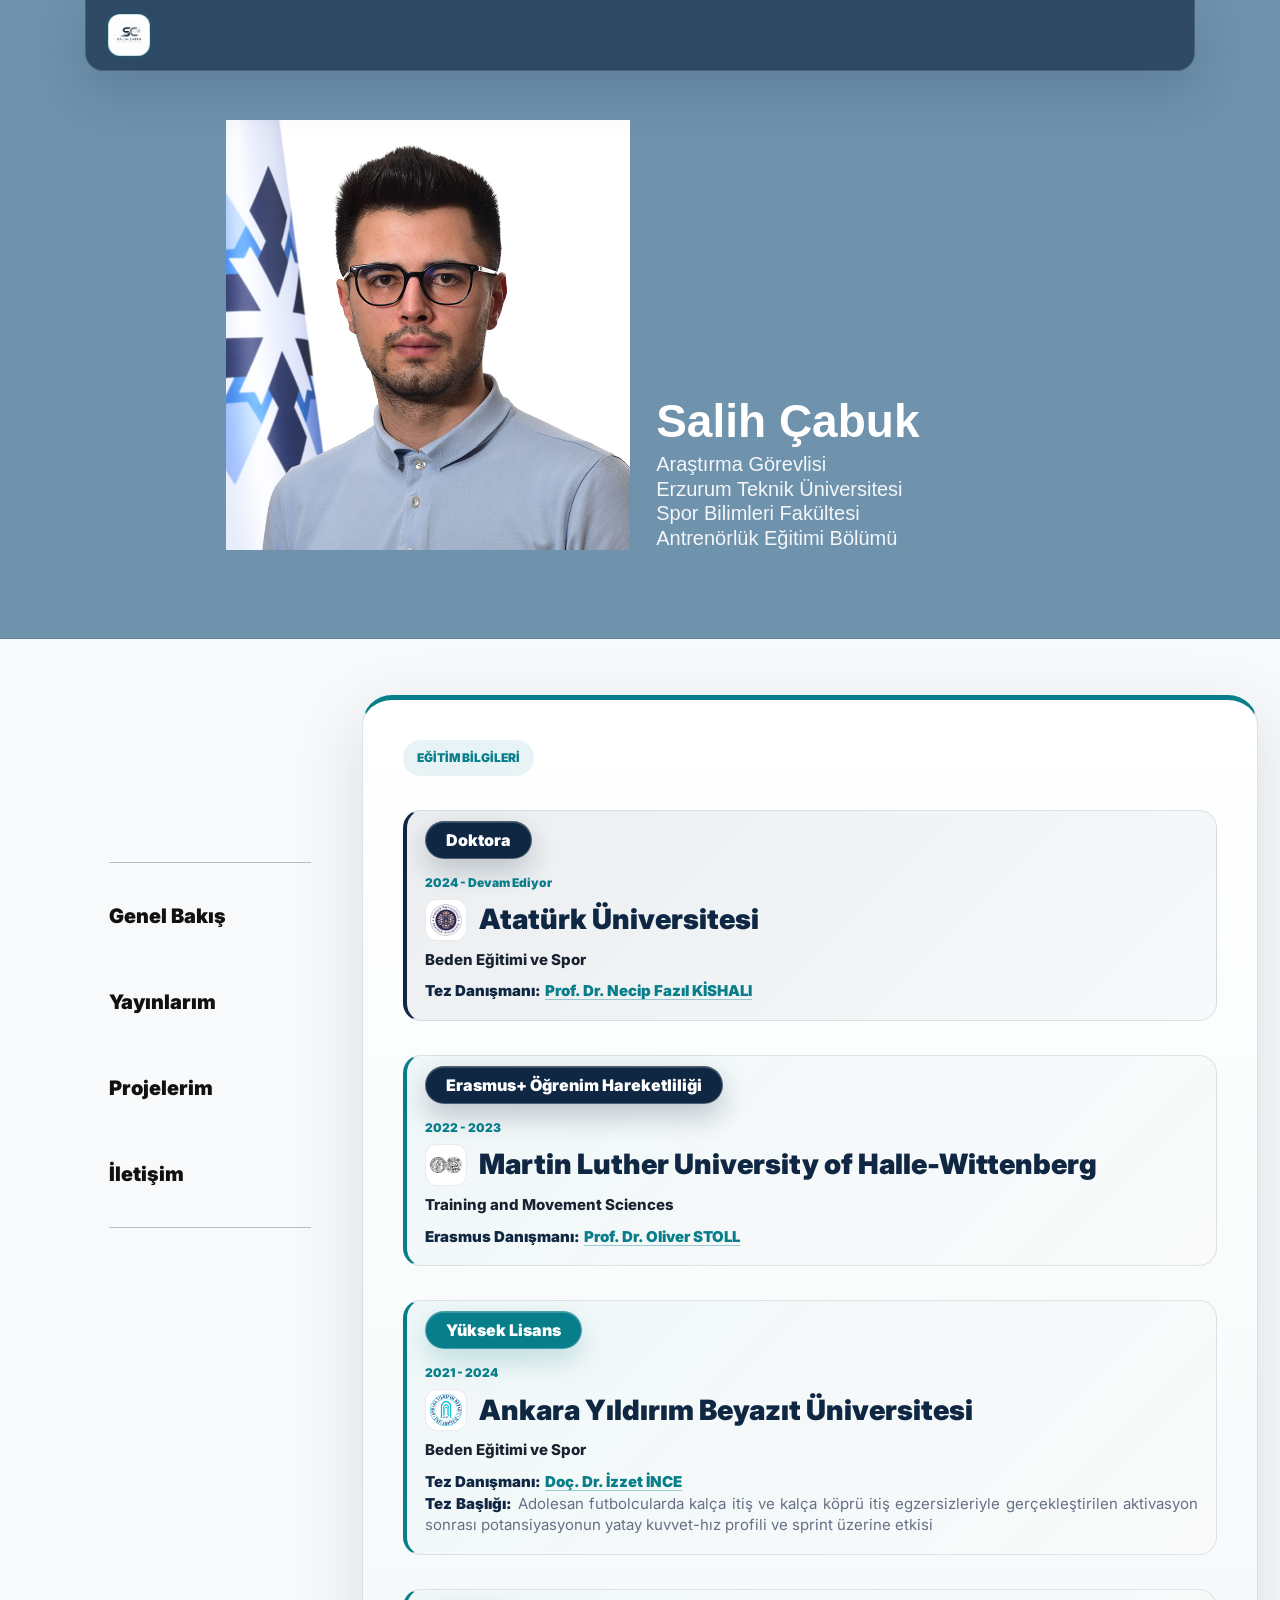
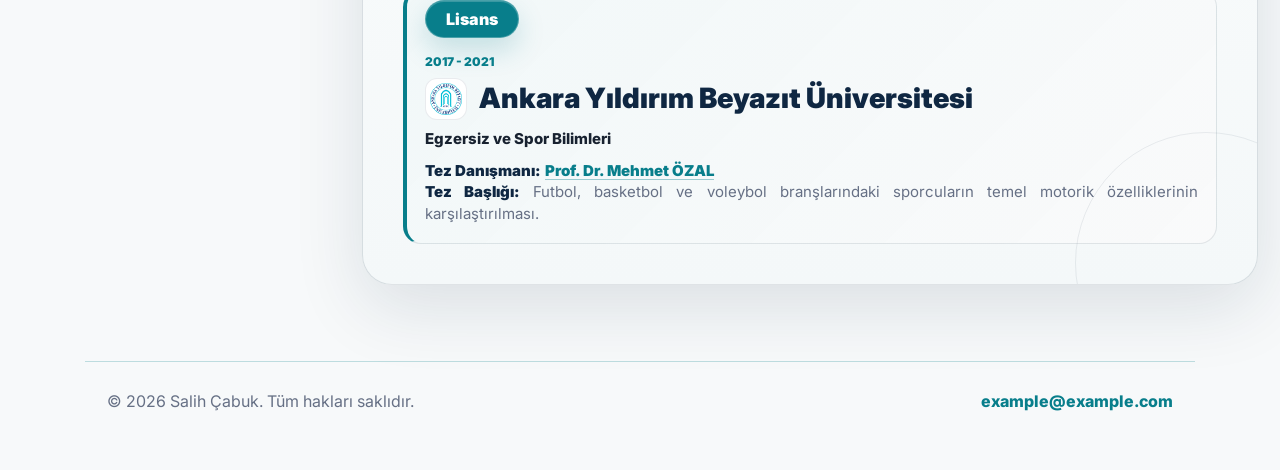
==== commit e7507a47: "Add files via upload" ====
--- a/index.html
+++ b/index.html
@@ -22,9 +22,6 @@
         <span class="brand-photo">
           <img src="logo.png" alt="Salih Çabuk logo" />
         </span>
-        <span>
-          <strong>Salih Çabuk</strong>
-        </span>
       </a>
     </header>
 
@@ -38,8 +35,7 @@
             <h1>Salih Çabuk</h1>
             <p>Araştırma Görevlisi</p>
             <p>Erzurum Teknik Üniversitesi</p>
-            <p>Spor Bilimleri Fakültesi</p>
-            <p>Antrenörlük Eğitimi Bölümü</p>
+            <p>Spor Bilimleri Fakültesi<br />Antrenörlük Eğitimi Bölümü</p>
           </div>
         </div>
       </section>
--- a/styles.css
+++ b/styles.css
@@ -310,7 +310,7 @@
 .education-section {
   width: 100%;
   max-width: none;
-  grid-template-columns: clamp(46px, 4vw, 72px) 202px clamp(28px, 4vw, 52px) minmax(0, 1110px) minmax(22px, 1fr);
+  grid-template-columns: clamp(103px, 8.5vw, 129px) 202px clamp(28px, 4vw, 52px) minmax(0, 1110px) minmax(22px, 1fr);
   align-items: start;
   justify-items: stretch;
   gap: 0;
@@ -347,10 +347,10 @@
 .section-menu {
   grid-column: 2;
   display: grid;
-  gap: 8px;
+  gap: 48px;
   width: 100%;
-  margin-top: 72px;
-  padding: 24px 0;
+  margin-top: 167px;
+  padding: 34px 0;
   border-top: 1px solid rgba(15, 39, 66, 0.28);
   border-right: 0;
   border-bottom: 1px solid rgba(15, 39, 66, 0.28);
@@ -362,7 +362,7 @@
   display: block;
   padding: 7px 0;
   color: #111111;
-  font-size: 16px;
+  font-size: 20px;
   font-weight: 950;
   line-height: 1.2;
 }
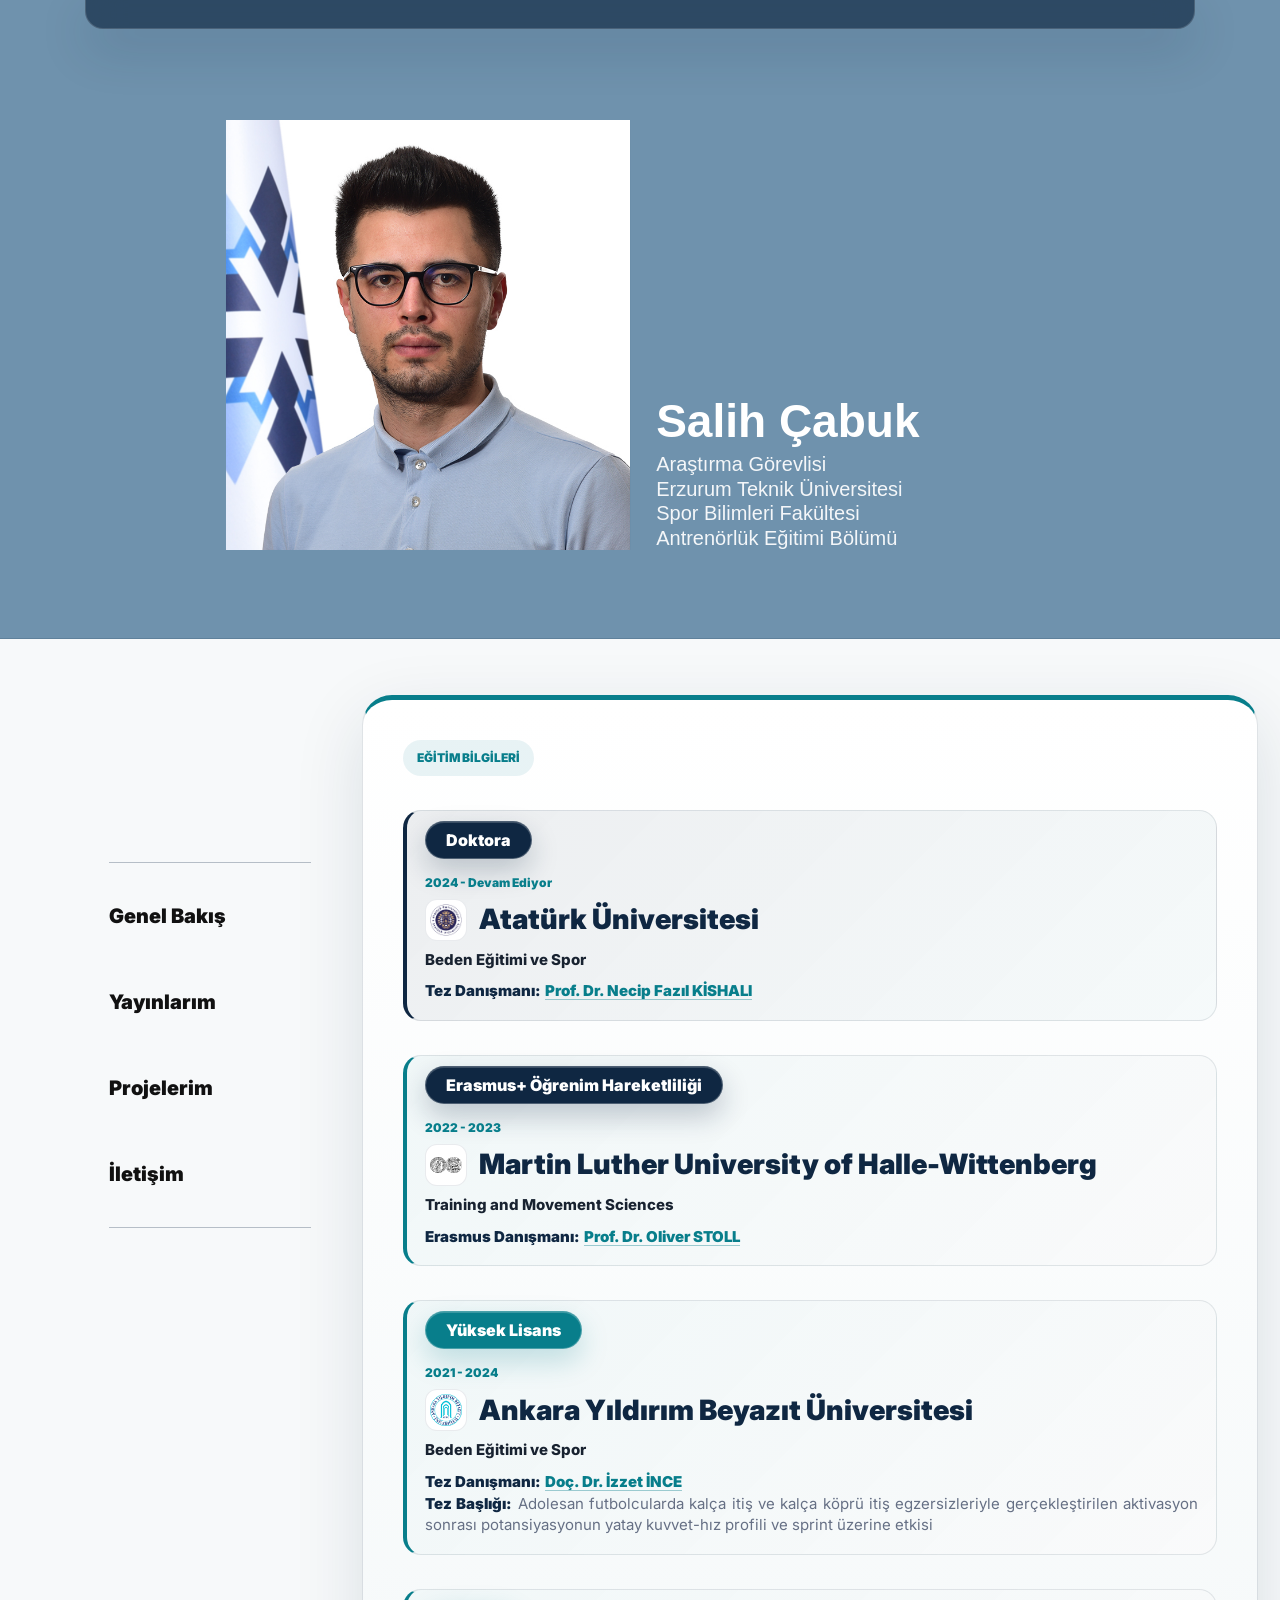
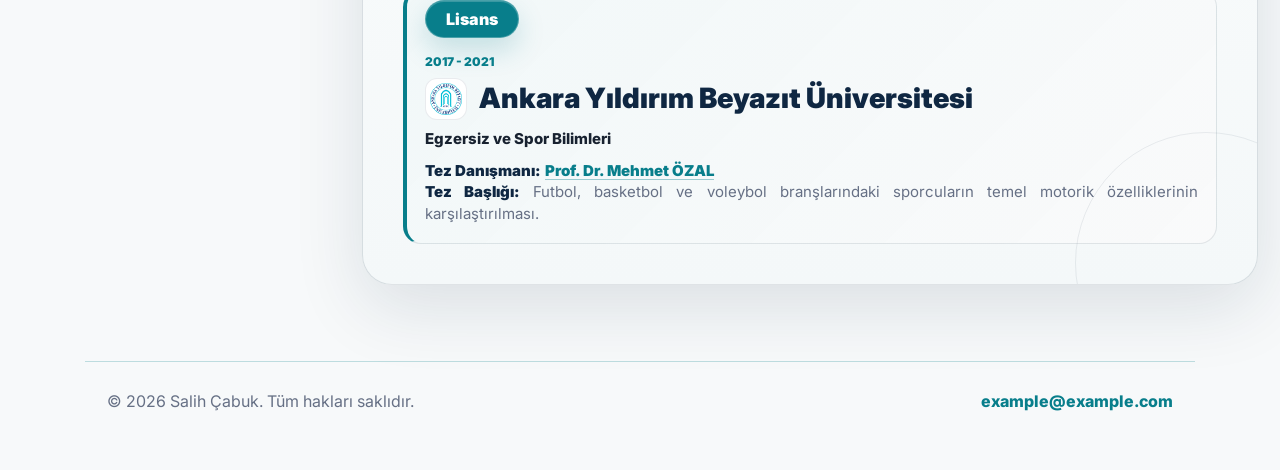
==== commit bfeaec71: "Add files via upload" ====
--- a/index.html
+++ b/index.html
@@ -18,11 +18,6 @@
   </head>
   <body class="home-page">
     <header class="site-header">
-      <a class="brand" href="index.html">
-        <span class="brand-photo">
-          <img src="logo.png" alt="Salih Çabuk logo" />
-        </span>
-      </a>
     </header>
 
     <main>
--- a/styles.css
+++ b/styles.css
@@ -64,6 +64,10 @@
   padding-top: 0;
 }
 
+.site-header:empty {
+  display: none;
+}
+
 .home-page .site-header {
   background: rgba(15, 39, 66, 0.68);
   border-color: rgba(255, 255, 255, 0.14);
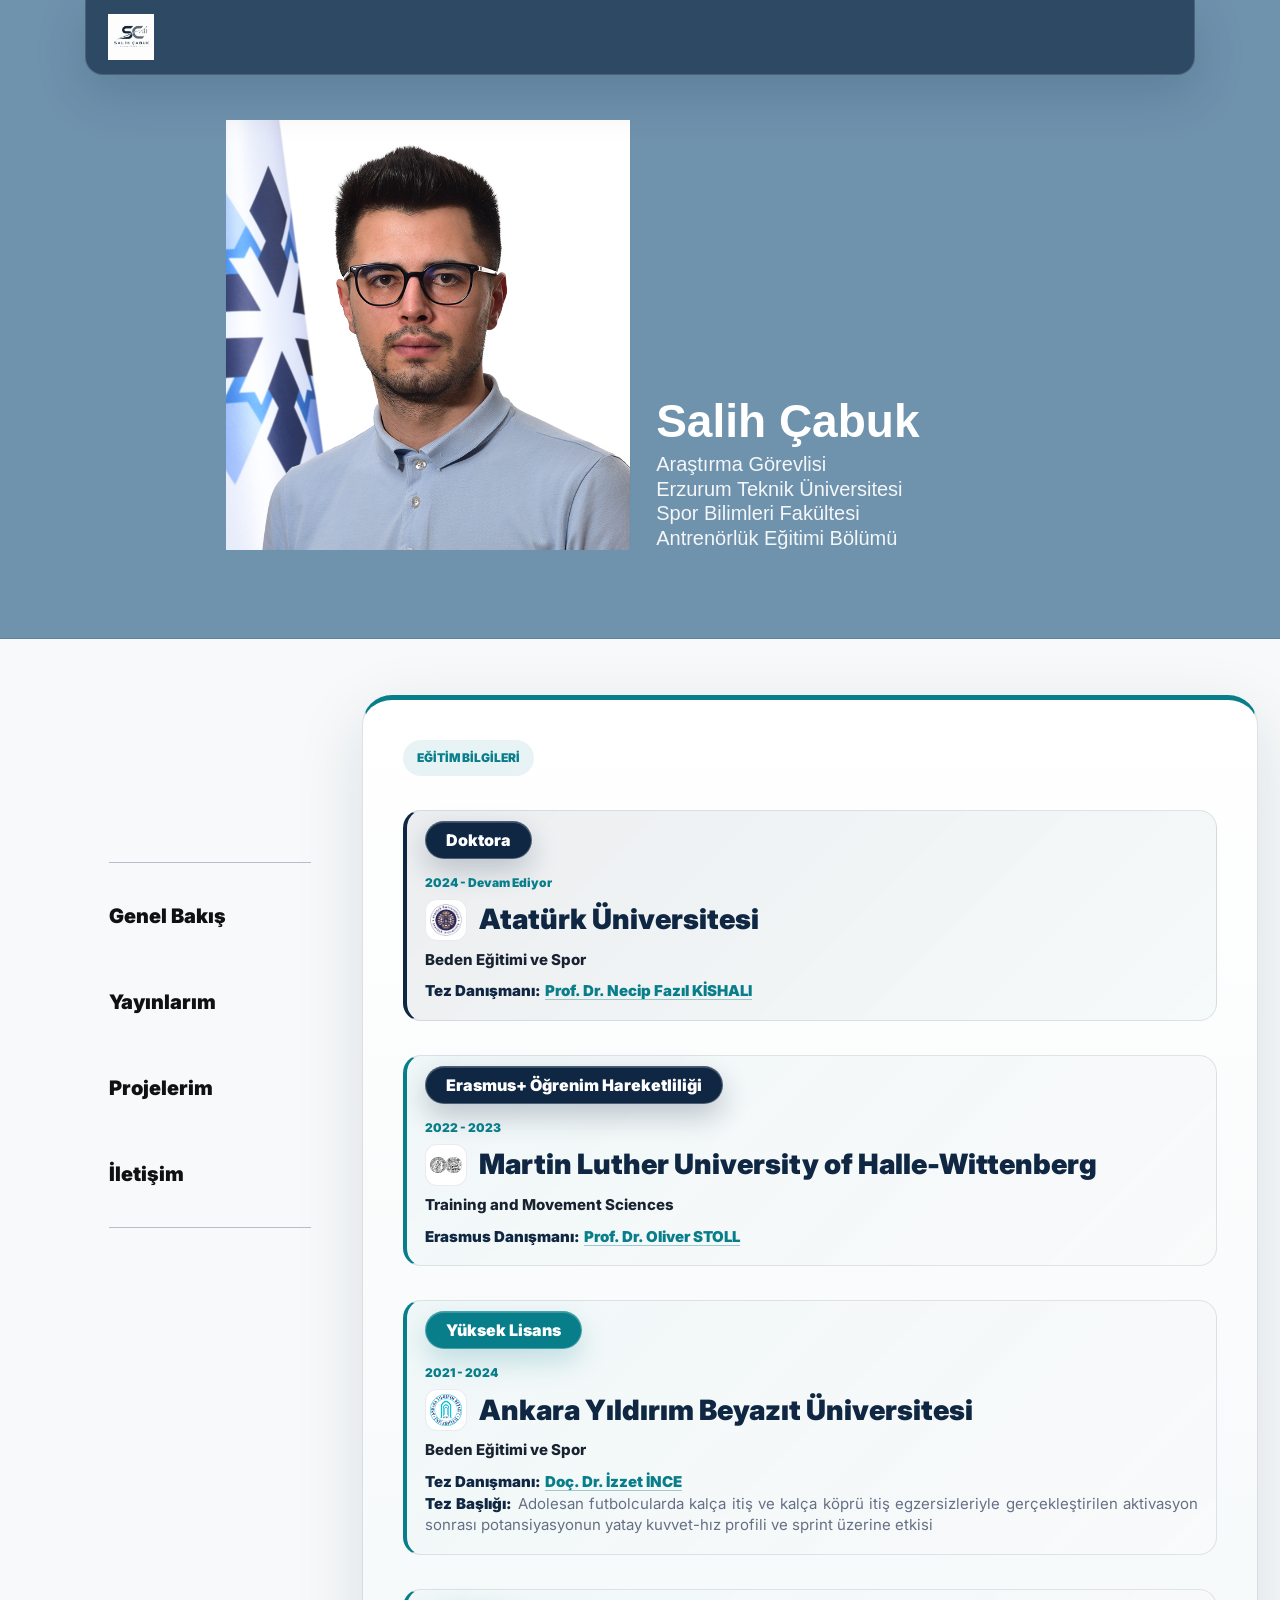
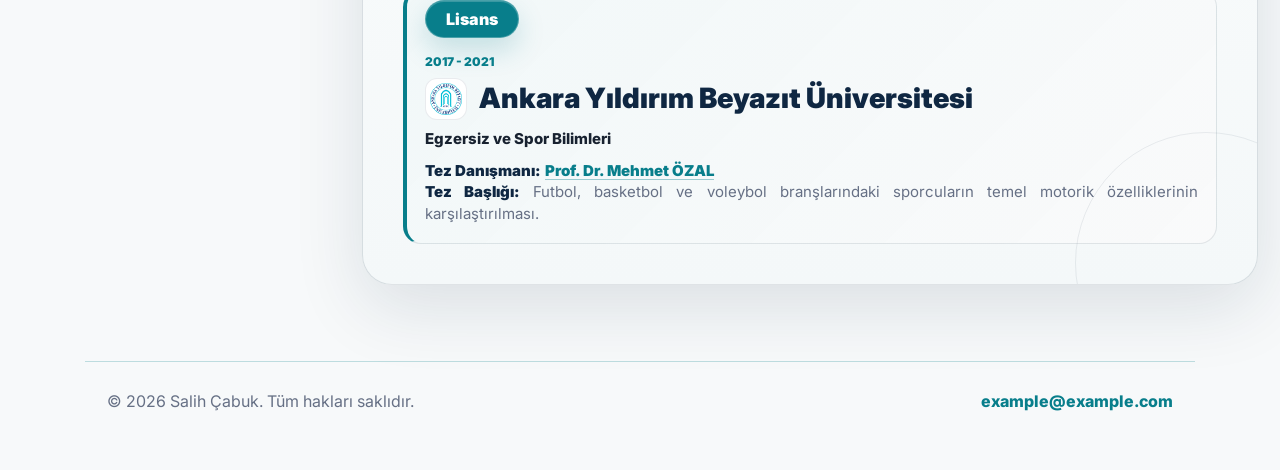
==== commit f99563c0: "Add files via upload" ====
--- a/index.html
+++ b/index.html
@@ -18,6 +18,11 @@
   </head>
   <body class="home-page">
     <header class="site-header">
+      <a class="brand" href="index.html">
+        <span class="brand-photo">
+          <img src="logo.png" alt="Salih Çabuk logo" />
+        </span>
+      </a>
     </header>
 
     <main>
--- a/styles.css
+++ b/styles.css
@@ -105,14 +105,14 @@
 
 .brand-photo {
   display: block;
-  width: 42px;
-  height: 42px;
+  width: 46px;
+  height: 46px;
   overflow: hidden;
-  padding: 4px;
-  border: 1px solid rgba(8, 126, 139, 0.22);
-  border-radius: 12px;
-  background: #ffffff;
-  box-shadow: 0 0 0 4px rgba(8, 126, 139, 0.08);
+  padding: 0;
+  border: 0;
+  border-radius: 0;
+  background: transparent;
+  box-shadow: none;
   flex: 0 0 auto;
   cursor: zoom-in;
 }
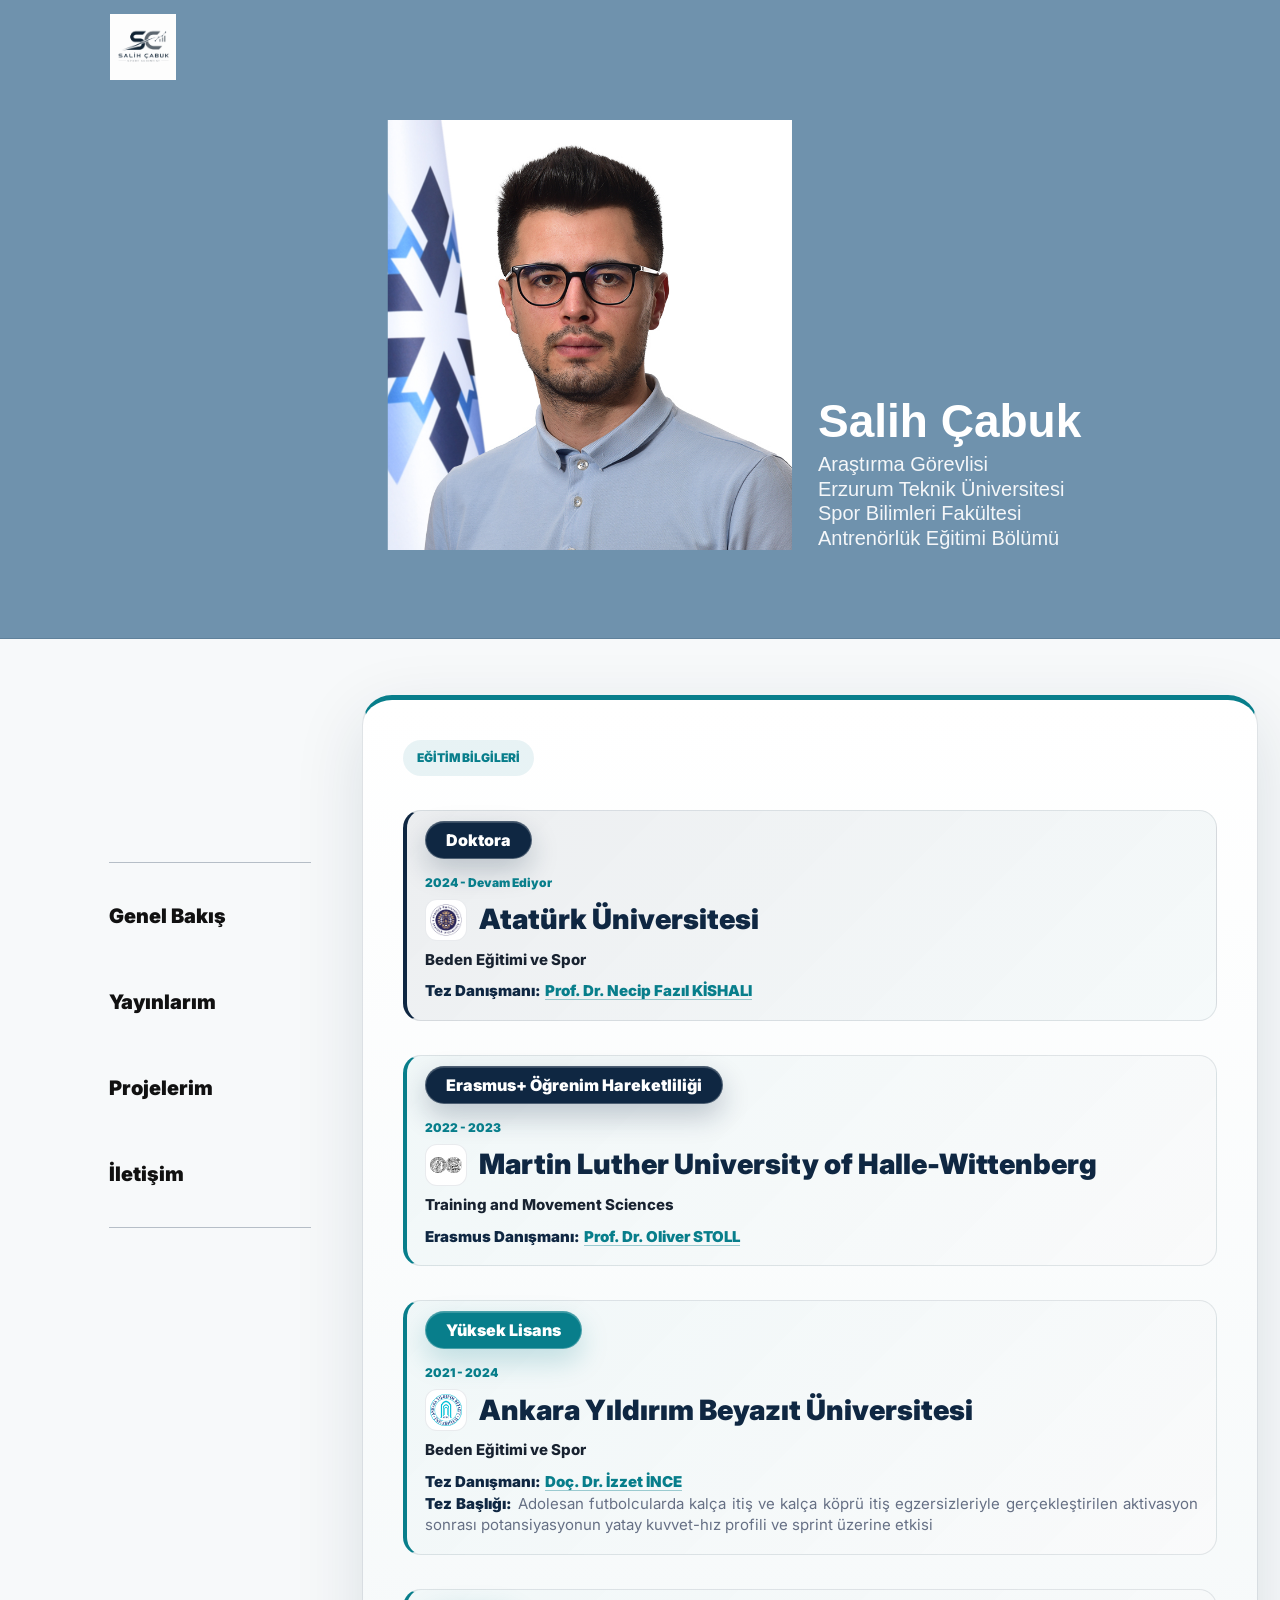
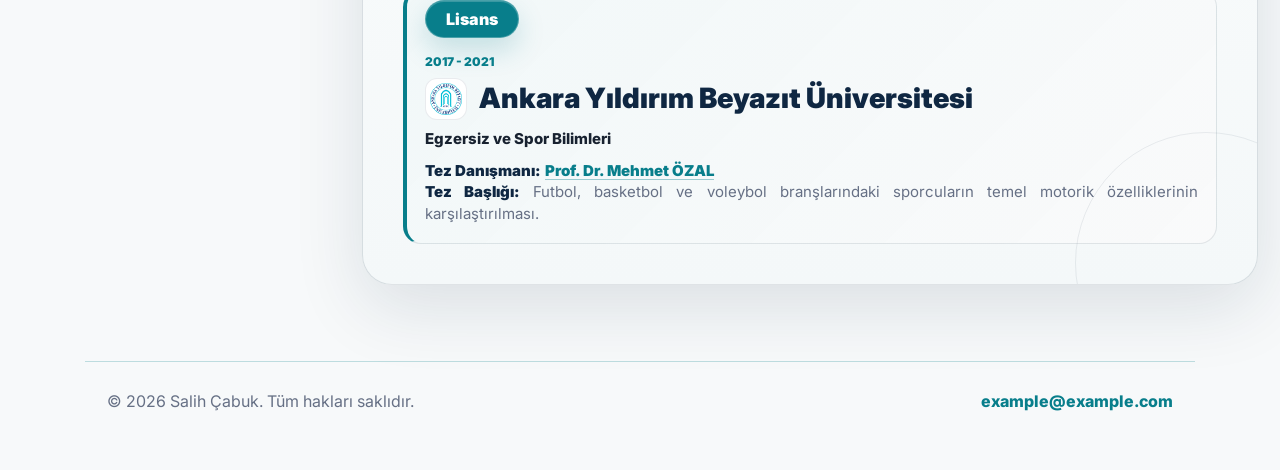
==== commit 32fa9e0f: "Add files via upload" ====
--- a/index.html
+++ b/index.html
@@ -45,7 +45,7 @@
           <a href="index.html">Genel Bakış</a>
           <a href="publications.html">Yayınlarım</a>
           <a href="research.html">Projelerim</a>
-          <a href="mailto:example@example.com">İletişim</a>
+          <a href="contact.html">İletişim</a>
         </nav>
         <div class="hero-copy">
           <p class="eyebrow">Eğitim Bilgileri</p>
@@ -108,7 +108,7 @@
 
     <footer class="site-footer">
       <p>© <span id="year"></span> Salih Çabuk. Tüm hakları saklıdır.</p>
-      <a href="mailto:example@example.com">example@example.com</a>
+      <a href="contact.html">example@example.com</a>
     </footer>
 
     <script src="script.js"></script>
--- a/styles.css
+++ b/styles.css
@@ -69,9 +69,15 @@
 }
 
 .home-page .site-header {
-  background: rgba(15, 39, 66, 0.68);
-  border-color: rgba(255, 255, 255, 0.14);
-  box-shadow: 0 18px 50px rgba(15, 39, 66, 0.18);
+  left: 0;
+  width: 100%;
+  transform: none;
+  padding-left: clamp(103px, 8.5vw, 129px);
+  background: transparent;
+  border-color: transparent;
+  border-radius: 0;
+  box-shadow: none;
+  backdrop-filter: none;
 }
 
 .home-page .brand strong {
@@ -105,8 +111,8 @@
 
 .brand-photo {
   display: block;
-  width: 46px;
-  height: 46px;
+  width: 66px;
+  height: 66px;
   overflow: hidden;
   padding: 0;
   border: 0;
@@ -121,6 +127,10 @@
   width: 100%;
   height: 100%;
   object-fit: contain;
+}
+
+.home-page .brand-photo img {
+  mix-blend-mode: multiply;
 }
 
 .logo-lightbox {
@@ -239,20 +249,25 @@
 }
 
 .media-hero-content {
-  display: flex;
+  display: grid;
+  grid-template-columns:
+    clamp(103px, 8.5vw, 129px)
+    202px
+    clamp(28px, 4vw, 52px)
+    clamp(360px, 34vw, 430px)
+    26px
+    minmax(280px, 520px)
+    minmax(22px, 1fr);
   align-items: center;
-  justify-content: flex-start;
-  gap: 26px;
-  width: min(100%, var(--max));
+  width: 100%;
   min-height: inherit;
   margin: 0 auto;
-  padding: 120px 22px 88px;
-  padding-left: clamp(70px, 9vw, 128px);
+  padding: 120px 0 88px;
 }
 
 .media-photo-block {
+  grid-column: 4;
   width: clamp(360px, 34vw, 430px);
-  flex: 0 0 clamp(360px, 34vw, 430px);
   margin: 0;
 }
 
@@ -270,6 +285,7 @@
 }
 
 .media-identity {
+  grid-column: 6;
   width: min(44vw, 520px);
   min-height: clamp(360px, 34vw, 430px);
   margin: 0;
@@ -1142,6 +1158,10 @@
     background: rgba(15, 39, 66, 0.96);
   }
 
+  .home-page .site-header {
+    padding-left: 22px;
+  }
+
   .site-nav.is-open {
     display: grid;
   }
@@ -1158,13 +1178,12 @@
   }
 
   .media-hero-content {
-    gap: 22px;
-    padding-left: 40px;
+    grid-template-columns: 40px 0 24px 330px 22px minmax(260px, 1fr) 22px;
+    padding: 92px 0 70px;
   }
 
   .media-photo-block {
     width: 330px;
-    flex-basis: 330px;
   }
 
   .media-identity {
@@ -1252,18 +1271,20 @@
   }
 
   .media-hero-content {
-    flex-direction: column;
+    grid-template-columns: 1fr;
     align-items: center;
+    justify-items: center;
     gap: 22px;
     padding: 92px 22px 58px;
   }
 
   .media-photo-block {
+    grid-column: 1;
     width: min(100%, 300px);
-    flex-basis: auto;
   }
 
   .media-identity {
+    grid-column: 1;
     width: min(100%, 520px);
     min-height: auto;
     text-align: center;
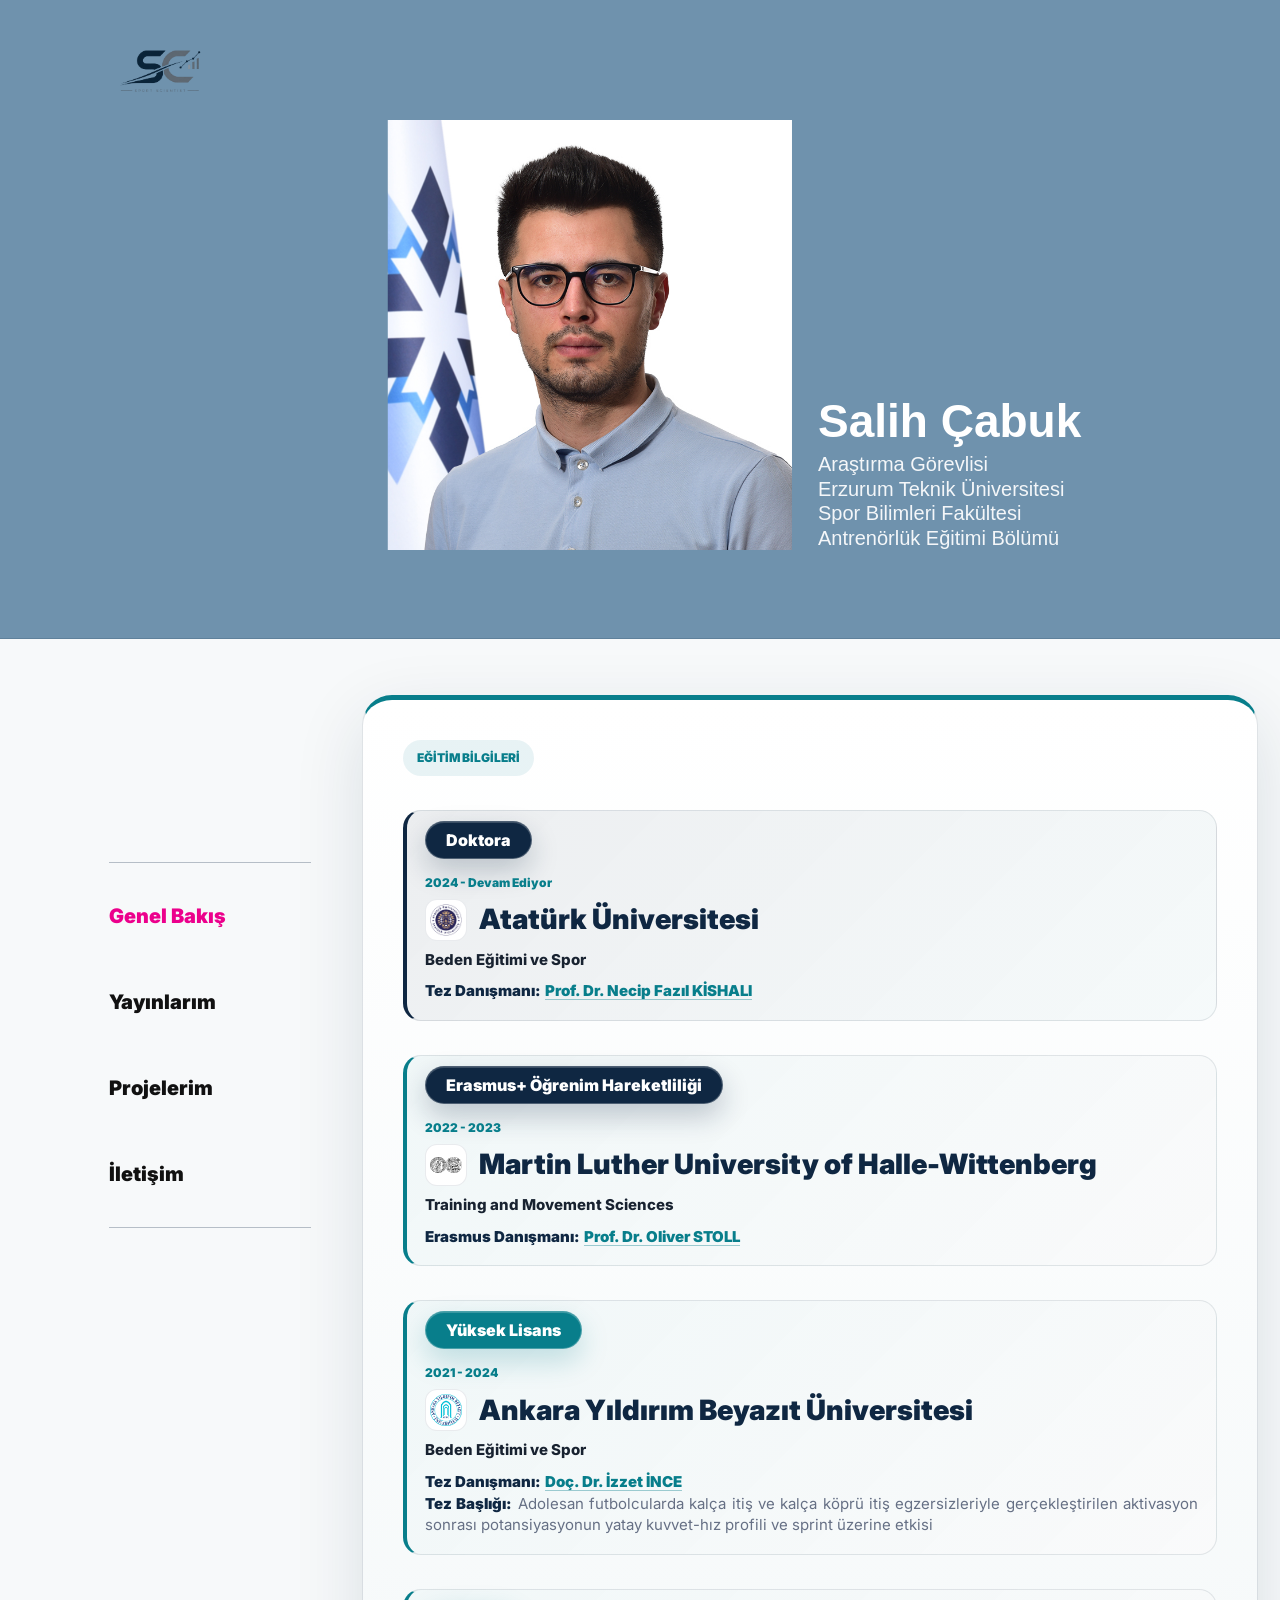
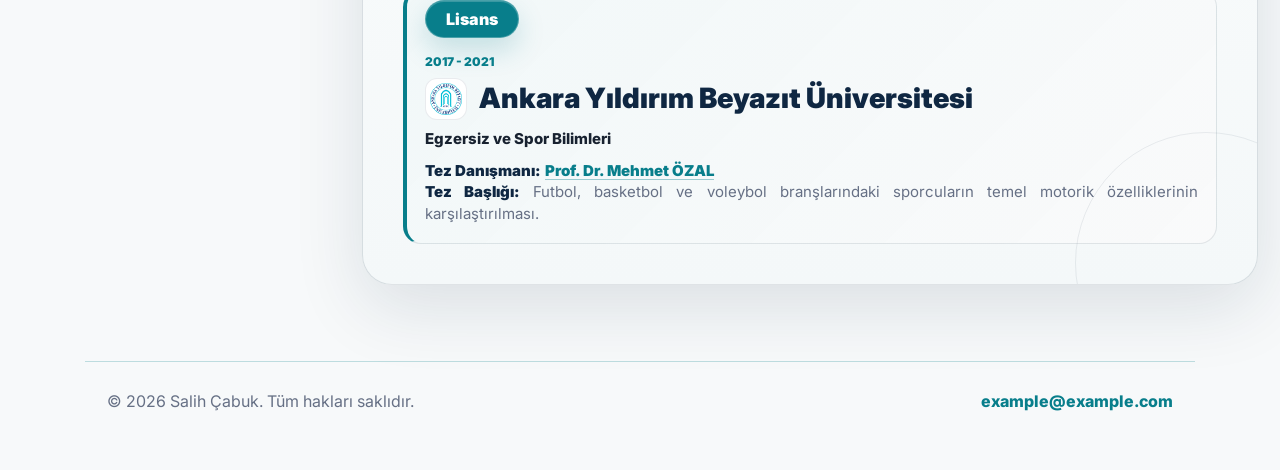
==== commit 2ba47d24: "Add files via upload" ====
--- a/index.html
+++ b/index.html
@@ -42,7 +42,7 @@
 
       <section class="hero education-section">
         <nav class="section-menu" aria-label="Bölüm menüsü">
-          <a href="index.html">Genel Bakış</a>
+          <a class="is-active is-overview" href="index.html" aria-current="page">Genel Bakış</a>
           <a href="publications.html">Yayınlarım</a>
           <a href="research.html">Projelerim</a>
           <a href="contact.html">İletişim</a>
--- a/styles.css
+++ b/styles.css
@@ -13,6 +13,9 @@
   --gold: #d9a441;
   --shadow: 0 22px 70px rgba(15, 39, 66, 0.12);
   --max: 1110px;
+  --site-left: clamp(103px, 8.5vw, 129px);
+  --hero-photo-top: 120px;
+  --brand-size: 100px;
 }
 
 * {
@@ -40,11 +43,11 @@
 }
 
 .site-header {
-  position: fixed;
+  position: absolute;
   top: 0;
   left: 50%;
   transform: translateX(-50%);
-  z-index: 30;
+  z-index: 90;
   display: flex;
   align-items: center;
   justify-content: space-between;
@@ -69,10 +72,17 @@
 }
 
 .home-page .site-header {
+  position: absolute;
   left: 0;
+  top: calc(var(--hero-photo-top) - var(--brand-size));
+  z-index: 90;
   width: 100%;
+  height: var(--brand-size);
   transform: none;
-  padding-left: clamp(103px, 8.5vw, 129px);
+  align-items: flex-start;
+  padding-left: var(--site-left);
+  padding-top: 0;
+  padding-bottom: 0;
   background: transparent;
   border-color: transparent;
   border-radius: 0;
@@ -109,10 +119,15 @@
   min-width: 0;
 }
 
+.home-page .brand {
+  height: var(--brand-size);
+  align-items: flex-start;
+}
+
 .brand-photo {
   display: block;
-  width: 66px;
-  height: 66px;
+  width: var(--brand-size);
+  height: var(--brand-size);
   overflow: hidden;
   padding: 0;
   border: 0;
@@ -121,6 +136,7 @@
   box-shadow: none;
   flex: 0 0 auto;
   cursor: zoom-in;
+  line-height: 0;
 }
 
 .brand-photo img {
@@ -251,7 +267,7 @@
 .media-hero-content {
   display: grid;
   grid-template-columns:
-    clamp(103px, 8.5vw, 129px)
+    var(--site-left)
     202px
     clamp(28px, 4vw, 52px)
     clamp(360px, 34vw, 430px)
@@ -262,7 +278,7 @@
   width: 100%;
   min-height: inherit;
   margin: 0 auto;
-  padding: 120px 0 88px;
+  padding: var(--hero-photo-top) 0 88px;
 }
 
 .media-photo-block {
@@ -330,7 +346,7 @@
 .education-section {
   width: 100%;
   max-width: none;
-  grid-template-columns: clamp(103px, 8.5vw, 129px) 202px clamp(28px, 4vw, 52px) minmax(0, 1110px) minmax(22px, 1fr);
+  grid-template-columns: var(--site-left) 202px clamp(28px, 4vw, 52px) minmax(0, 1110px) minmax(22px, 1fr);
   align-items: start;
   justify-items: stretch;
   gap: 0;
@@ -388,7 +404,19 @@
 }
 
 .section-menu a:hover {
-  color: #000000;
+  color: #00aeef;
+}
+
+.section-menu a.is-active,
+.section-menu a.is-active:hover,
+.section-menu a.is-active.is-overview,
+.section-menu a.is-active.is-blue {
+  color: #ec008c;
+}
+
+.section-menu a.is-overview.is-active,
+.section-menu a[aria-current="page"] {
+  color: #ec008c;
 }
 
 .hero-avatar {
@@ -845,6 +873,26 @@
   padding: 34px 22px 76px;
 }
 
+.side-page {
+  display: grid;
+  width: 100%;
+  max-width: none;
+  grid-template-columns: var(--site-left) 202px clamp(28px, 4vw, 52px) minmax(0, 1110px) minmax(22px, 1fr);
+  align-items: start;
+  justify-items: stretch;
+  gap: 0;
+  padding: 56px 0 76px;
+}
+
+.side-page > .section-menu {
+  grid-column: 2;
+}
+
+.side-page-content {
+  grid-column: 4;
+  min-width: 0;
+}
+
 .page-hero,
 .about-hero {
   margin-bottom: 24px;
@@ -858,6 +906,10 @@
 
 .publications-page {
   max-width: 1180px;
+}
+
+.publications-page.side-page {
+  max-width: none;
 }
 
 .publications-hero {
@@ -1136,6 +1188,11 @@
 }
 
 @media (max-width: 900px) {
+  :root {
+    --site-left: 40px;
+    --hero-photo-top: 92px;
+  }
+
   .menu-button {
     display: block;
   }
@@ -1159,7 +1216,7 @@
   }
 
   .home-page .site-header {
-    padding-left: 22px;
+    padding-left: var(--site-left);
   }
 
   .site-nav.is-open {
@@ -1179,7 +1236,7 @@
 
   .media-hero-content {
     grid-template-columns: 40px 0 24px 330px 22px minmax(260px, 1fr) 22px;
-    padding: 92px 0 70px;
+    padding: var(--hero-photo-top) 0 70px;
   }
 
   .media-photo-block {
@@ -1214,6 +1271,14 @@
     padding-left: 22px;
   }
 
+  .side-page {
+    grid-template-columns: 1fr;
+    gap: 18px;
+    width: min(100%, var(--max));
+    padding-right: 22px;
+    padding-left: 22px;
+  }
+
   .section-menu {
     grid-column: auto;
     grid-template-columns: repeat(4, max-content);
@@ -1222,6 +1287,10 @@
     overflow-x: auto;
   }
 
+  .side-page-content {
+    grid-column: auto;
+  }
+
   .hero-copy {
     grid-column: auto;
   }
@@ -1266,6 +1335,10 @@
 }
 
 @media (max-width: 720px) {
+  :root {
+    --hero-photo-top: 92px;
+  }
+
   .media-hero {
     min-height: auto;
   }
@@ -1275,7 +1348,7 @@
     align-items: center;
     justify-items: center;
     gap: 22px;
-    padding: 92px 22px 58px;
+    padding: var(--hero-photo-top) 22px 58px;
   }
 
   .media-photo-block {
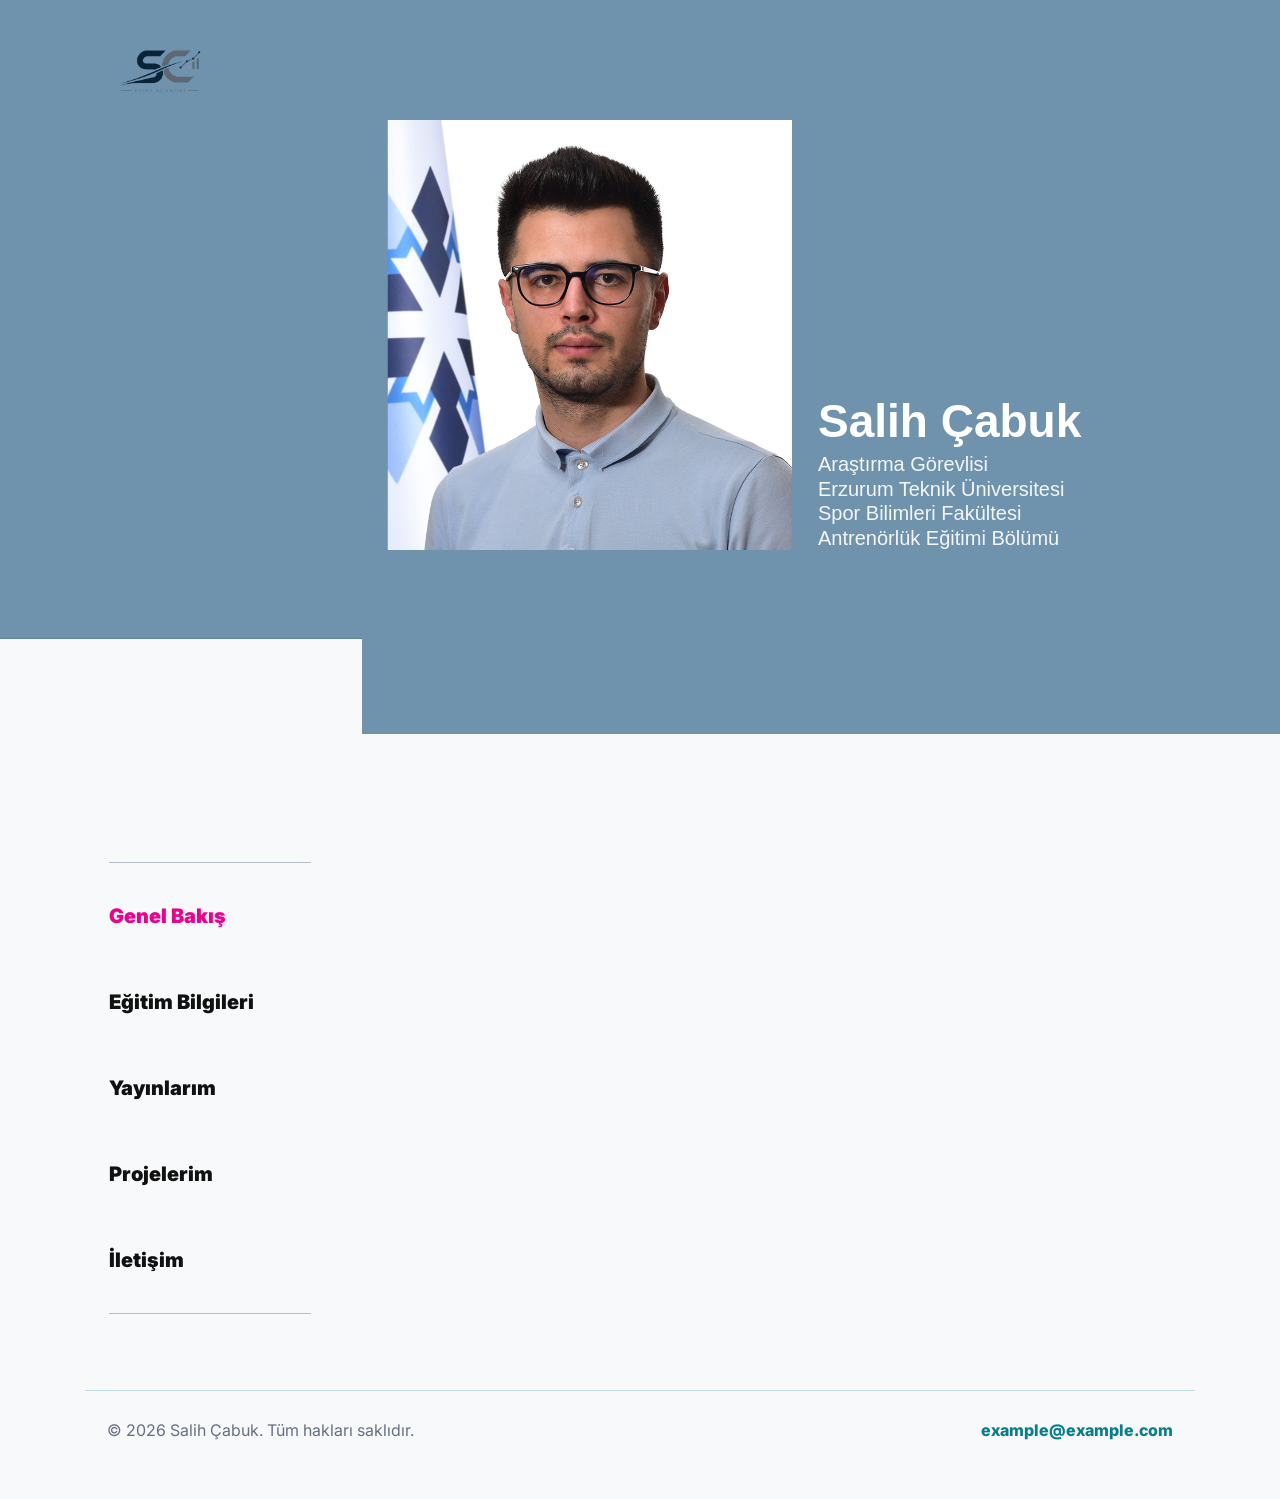
==== commit 70cc93d5: "Add files via upload" ====
--- a/index.html
+++ b/index.html
@@ -43,65 +43,11 @@
       <section class="hero education-section">
         <nav class="section-menu" aria-label="Bölüm menüsü">
           <a class="is-active is-overview" href="index.html" aria-current="page">Genel Bakış</a>
+          <a href="education.html">Eğitim Bilgileri</a>
           <a href="publications.html">Yayınlarım</a>
           <a href="research.html">Projelerim</a>
           <a href="contact.html">İletişim</a>
         </nav>
-        <div class="hero-copy">
-          <p class="eyebrow">Eğitim Bilgileri</p>
-          <div class="education-list">
-            <article class="degree-entry degree-entry-doctorate">
-              <em class="degree-badge doctorate-badge">Doktora</em>
-              <span>2024 - Devam Ediyor</span>
-              <h2>
-                <img src="Ataturkuni_logo.png" alt="Atatürk Üniversitesi logosu" />
-                Atatürk Üniversitesi
-              </h2>
-              <p>Beden Eğitimi ve Spor</p>
-              <div class="education-note advisor-note">
-                <strong>Tez Danışmanı:</strong> <a href="https://avesis.atauni.edu.tr/necip.kishali" target="_blank" rel="noopener">Prof. Dr. Necip Fazıl KİSHALI</a>
-              </div>
-            </article>
-            <article class="degree-entry degree-entry-master">
-              <em class="degree-badge erasmus-badge">Erasmus+ Öğrenim Hareketliliği</em>
-              <span>2022 - 2023</span>
-              <h2>
-                <img src="Double_seal_University_of_Halle-Wittenberg.svg" alt="Martin Luther University of Halle-Wittenberg logosu" />
-                Martin Luther University of Halle-Wittenberg
-              </h2>
-              <p>Training and Movement Sciences</p>
-              <div class="education-note advisor-note">
-                <strong>Erasmus Danışmanı:</strong> <a href="https://www.sport.uni-halle.de/arbeitsbereiche/sportpsychologie/" target="_blank" rel="noopener">Prof. Dr. Oliver STOLL</a>
-              </div>
-            </article>
-            <article class="degree-entry degree-entry-master">
-              <em class="degree-badge">Yüksek Lisans</em>
-              <span>2021 - 2024</span>
-              <h2>
-                <img src="Ankara_Yıldırım_Beyazıt_University_logo.svg.png" alt="Ankara Yıldırım Beyazıt Üniversitesi logosu" />
-                Ankara Yıldırım Beyazıt Üniversitesi
-              </h2>
-              <p>Beden Eğitimi ve Spor</p>
-              <div class="education-note advisor-note">
-                <strong>Tez Danışmanı:</strong> <a href="https://avesis.aybu.edu.tr/iince" target="_blank" rel="noopener">Doç. Dr. İzzet İNCE</a><br />
-                <strong>Tez Başlığı:</strong> Adolesan futbolcularda kalça itiş ve kalça köprü itiş egzersizleriyle gerçekleştirilen aktivasyon sonrası potansiyasyonun yatay kuvvet-hız profili ve sprint üzerine etkisi
-              </div>
-            </article>
-            <article class="degree-entry">
-              <em class="degree-badge">Lisans</em>
-              <span>2017 - 2021</span>
-              <h2>
-                <img src="Ankara_Yıldırım_Beyazıt_University_logo.svg.png" alt="Ankara Yıldırım Beyazıt Üniversitesi logosu" />
-                Ankara Yıldırım Beyazıt Üniversitesi
-              </h2>
-              <p>Egzersiz ve Spor Bilimleri</p>
-              <div class="education-note advisor-note">
-                <strong>Tez Danışmanı:</strong> <a href="https://avesis.aybu.edu.tr/mozal" target="_blank" rel="noopener">Prof. Dr. Mehmet ÖZAL</a><br />
-                <strong>Tez Başlığı:</strong> Futbol, basketbol ve voleybol branşlarındaki sporcuların temel motorik özelliklerinin karşılaştırılması.
-              </div>
-            </article>
-          </div>
-        </div>
       </section>
 
     </main>
--- a/styles.css
+++ b/styles.css
@@ -16,6 +16,7 @@
   --site-left: clamp(103px, 8.5vw, 129px);
   --hero-photo-top: 120px;
   --brand-size: 100px;
+  --section-menu-offset: 167px;
 }
 
 * {
@@ -251,7 +252,7 @@
   position: relative;
   isolation: isolate;
   min-height: 560px;
-  overflow: hidden;
+  overflow: visible;
   background: #6f92ad;
   border-bottom: 1px solid rgba(15, 39, 66, 0.16);
 }
@@ -261,10 +262,21 @@
 }
 
 .media-hero::after {
-  display: none;
+  content: "";
+  position: absolute;
+  left: calc(var(--site-left) + 202px + clamp(28px, 4vw, 52px));
+  right: 0;
+  bottom: -96px;
+  z-index: 0;
+  display: block;
+  height: 96px;
+  background: #6f92ad;
+  pointer-events: none;
 }
 
 .media-hero-content {
+  position: relative;
+  z-index: 1;
   display: grid;
   grid-template-columns:
     var(--site-left)
@@ -358,6 +370,7 @@
 .hero-copy {
   grid-column: 4;
   width: 100%;
+  margin-top: var(--section-menu-offset);
   position: relative;
   overflow: hidden;
   padding: clamp(26px, 4vw, 40px);
@@ -385,7 +398,7 @@
   display: grid;
   gap: 48px;
   width: 100%;
-  margin-top: 167px;
+  margin-top: var(--section-menu-offset);
   padding: 34px 0;
   border-top: 1px solid rgba(15, 39, 66, 0.28);
   border-right: 0;
@@ -891,6 +904,7 @@
 .side-page-content {
   grid-column: 4;
   min-width: 0;
+  margin-top: var(--section-menu-offset);
 }
 
 .page-hero,
@@ -1232,6 +1246,11 @@
 
   .media-hero {
     min-height: 500px;
+    overflow: hidden;
+  }
+
+  .media-hero::after {
+    display: none;
   }
 
   .media-hero-content {
@@ -1281,7 +1300,7 @@
 
   .section-menu {
     grid-column: auto;
-    grid-template-columns: repeat(4, max-content);
+    grid-template-columns: repeat(5, max-content);
     gap: 14px;
     padding: 14px 0;
     overflow-x: auto;
@@ -1289,10 +1308,12 @@
 
   .side-page-content {
     grid-column: auto;
+    margin-top: 0;
   }
 
   .hero-copy {
     grid-column: auto;
+    margin-top: 0;
   }
 
   .portrait {
